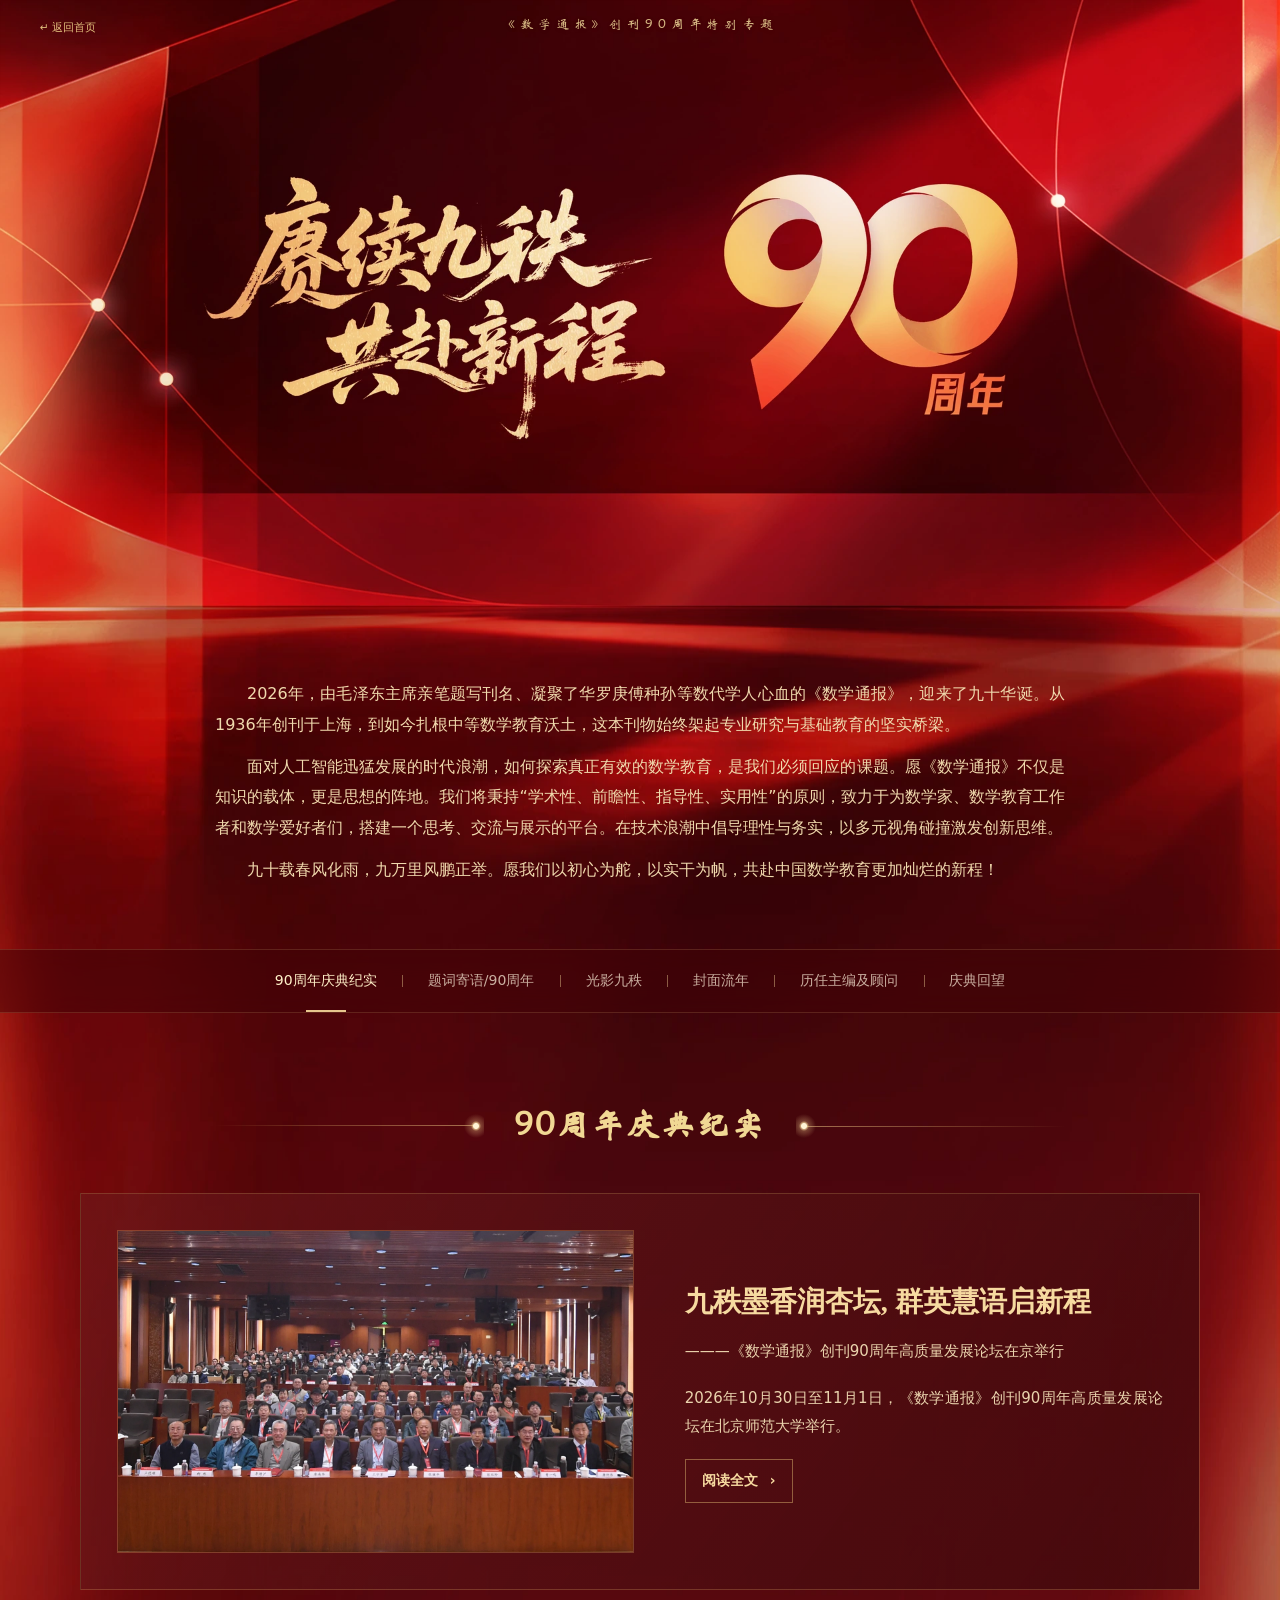
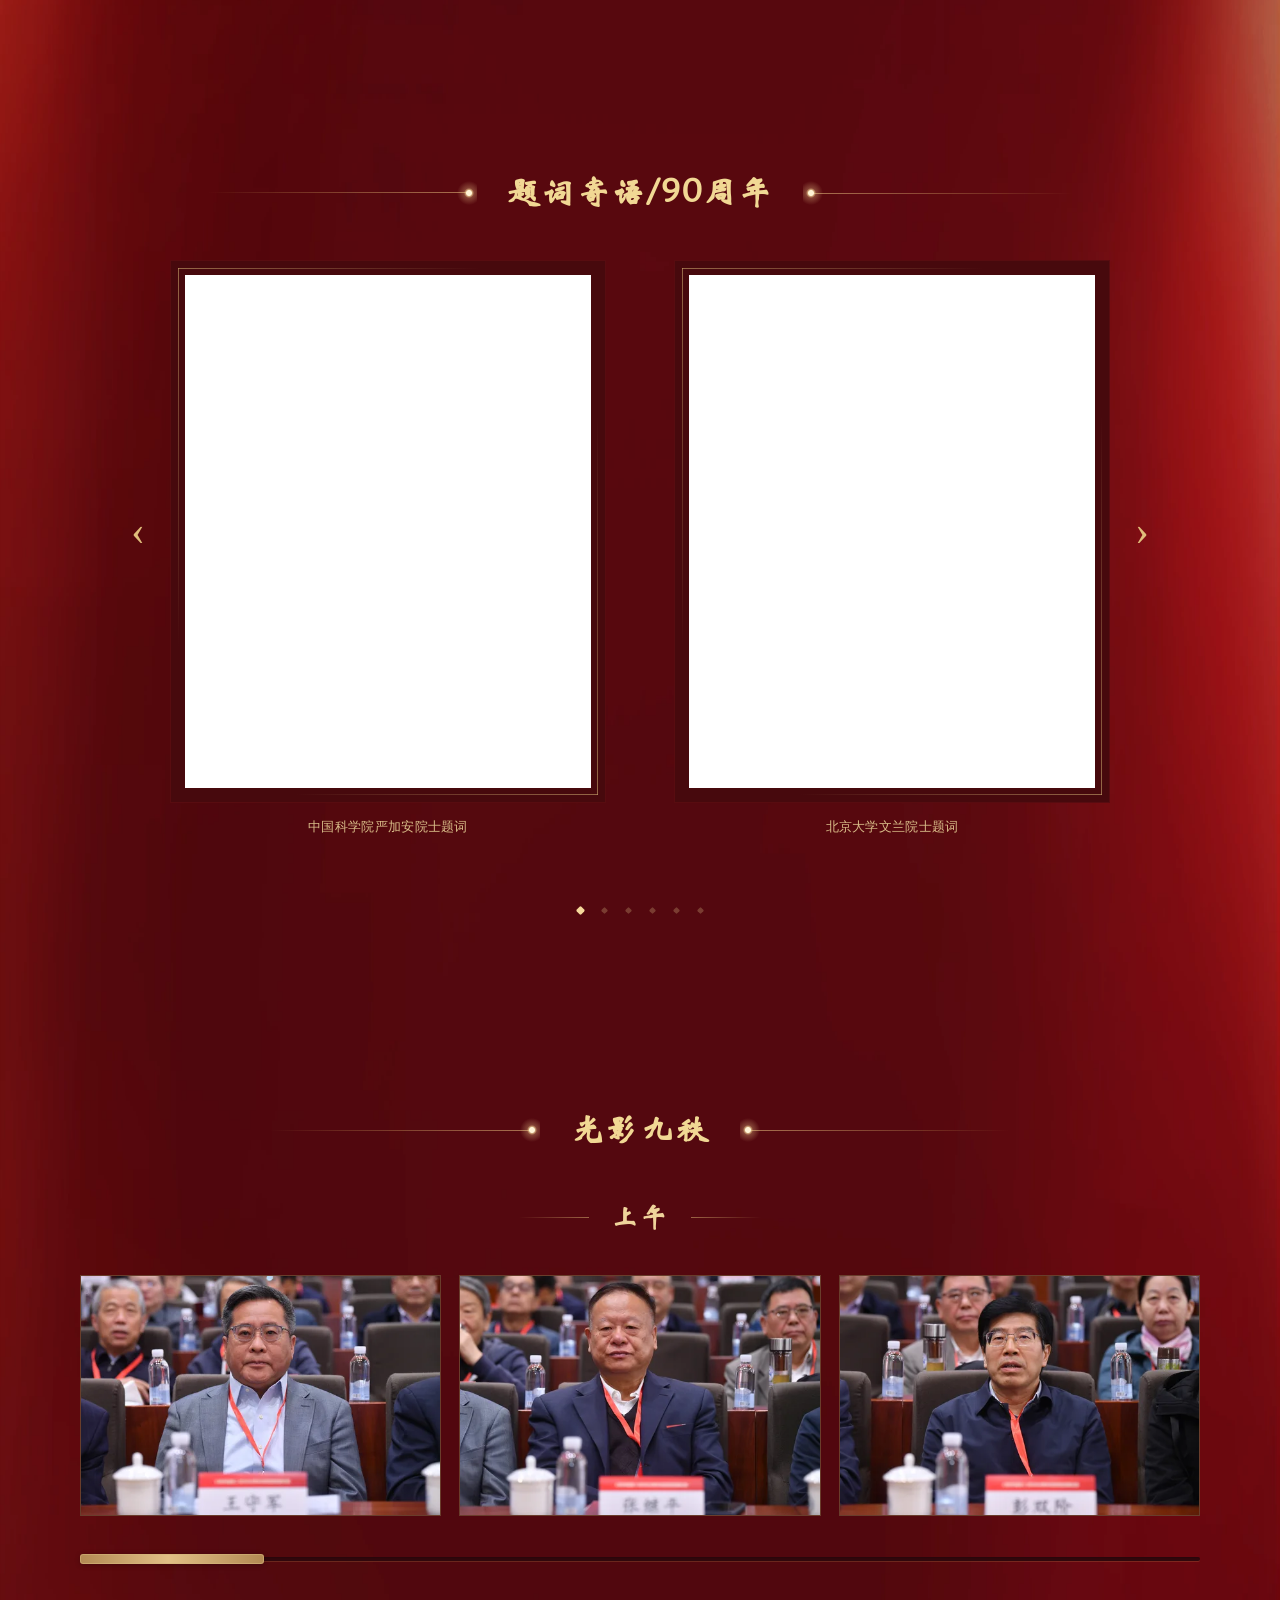
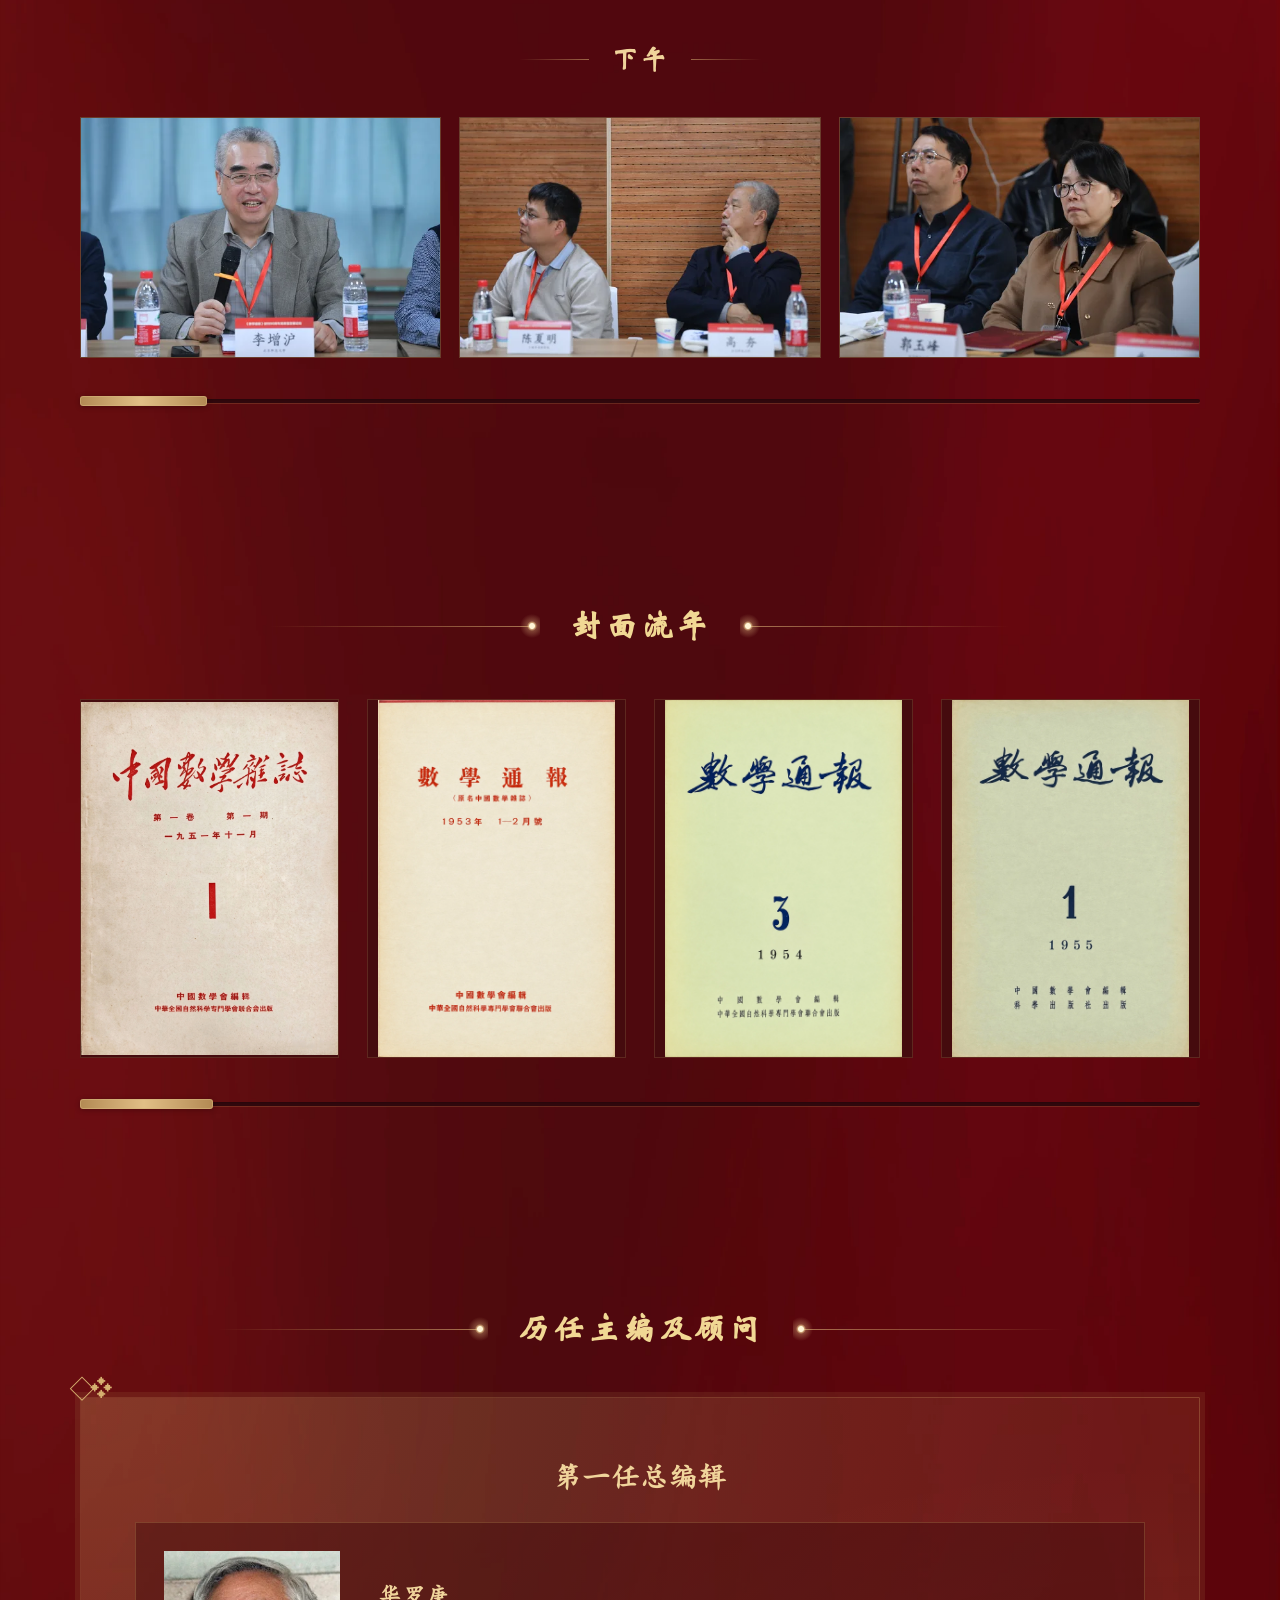
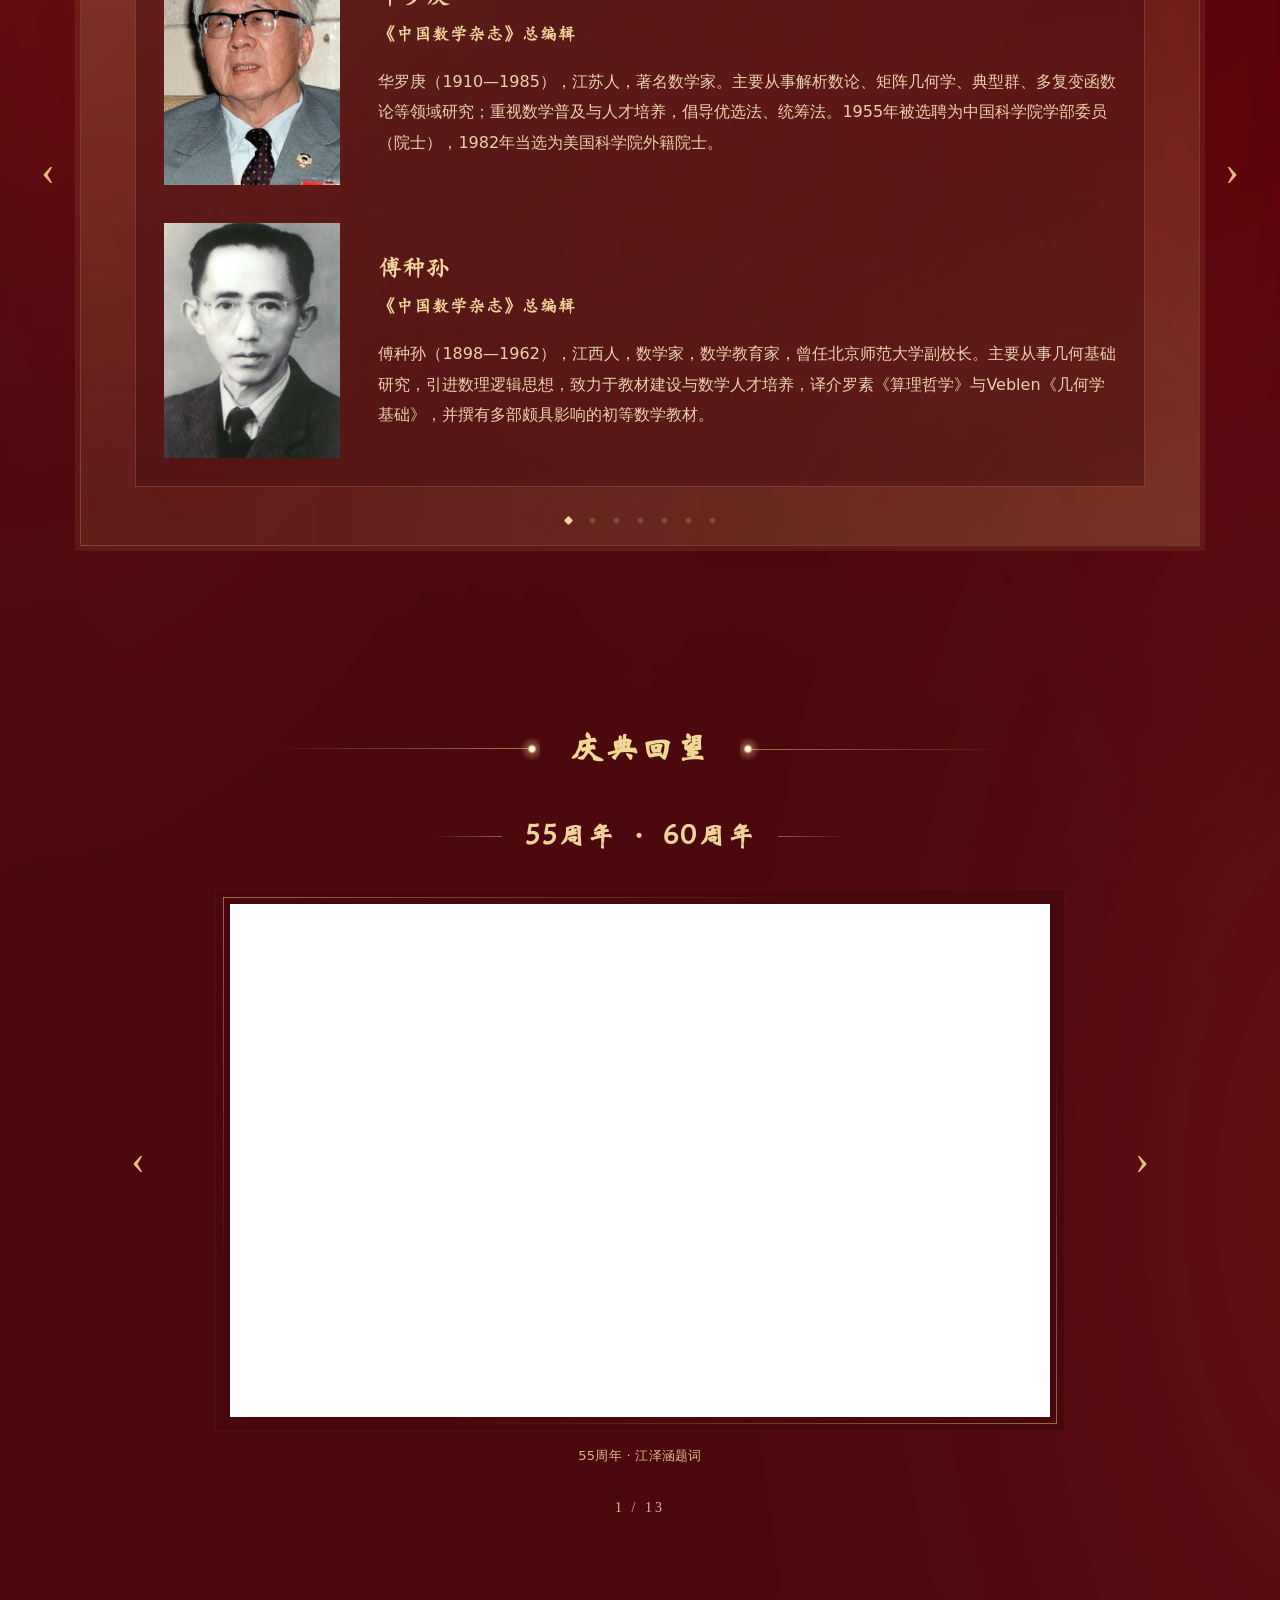
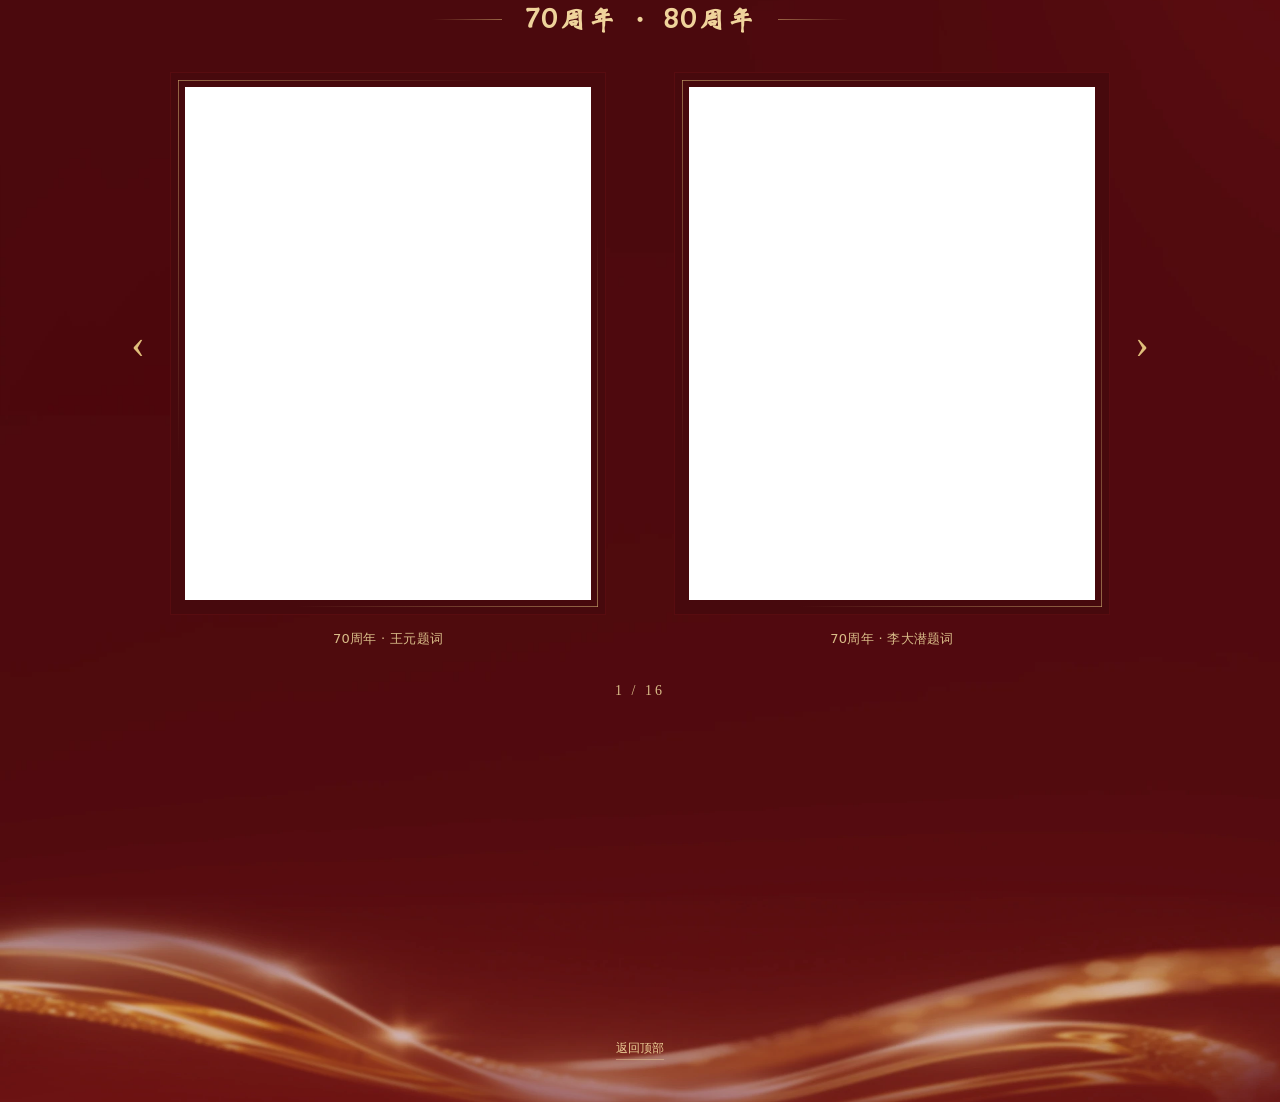
==== index.html @ 6221cbb9 "发布数学通报90周年网站" ====
<!doctype html>
<html lang="zh-CN">
<head>
  <meta charset="UTF-8">
  <meta name="viewport" content="width=device-width, initial-scale=1">
  <meta name="theme-color" content="#650f19">
  <meta name="description" content="《数学通报》创刊90周年纪念专题。赓续九秩，共赴新程；回望题词、主编、期刊封面与周年时光。">
  <title>赓续九秩，共赴新程 —《数学通报》创刊90周年</title>
  <link rel="icon" href="assets/favicon.svg" type="image/svg+xml">
  <link rel="stylesheet" href="styles.css">
  <link rel="stylesheet" href="designer-background.css">
  <link rel="stylesheet" href="reference-components.css">
  <link rel="stylesheet" href="revision.css">
  <script src="content.js" defer></script>
  <script src="app.js" defer></script>
</head>
<body class="anniversary-site">
  <a class="skip-link" href="#celebration">跳至专题内容</a>
  <header class="hero designer-hero" id="top">
    <picture class="designer-hero-picture">
      <source media="(max-width: 600px)" srcset="assets/designer-hero-960.webp">
      <img src="assets/designer-hero-1920.webp" width="4688" height="2300" alt="" fetchpriority="high">
    </picture>
    <h1 class="sr-only">赓续九秩，共赴新程——《数学通报》创刊90周年</h1>
    <a class="designer-home" href="https://shxtb.bnu.edu.cn/index.htm" target="_blank" rel="noopener noreferrer">↵ 返回首页</a>
    <p class="masthead-topic">《数学通报》创刊90周年特别专题</p>
  </header>

  <div class="page-content">
    <div class="editor-message container" id="editor-message">
      <div class="editor-message-inner">
        <div id="hero-description"></div>
      </div>
    </div>

  <nav class="section-nav" aria-label="专题栏目">
    <div class="container nav-inner">
      <a class="active" href="#celebration">90周年庆典纪实</a>
      <a href="#inscriptions">题词寄语/90周年</a>
      <a href="#moments" hidden>光影九秩</a>
      <a href="#covers">封面流年</a>
      <a href="#editors">历任主编及顾问</a>
      <a href="#history">庆典回望</a>
    </div>
  </nav>

  <main>
    <section class="section container" id="celebration" aria-labelledby="celebration-title">
      <div class="section-intro"><h2 id="celebration-title">90周年庆典纪实</h2></div>
      <article class="celebration-preview">
        <a class="celebration-photo" href="celebration.html" aria-label="阅读90周年庆典纪实"><img id="report-cover" alt="发展论坛会场合影" width="1600" height="1066" loading="lazy"></a>
        <div class="celebration-copy">
          <h3 id="report-title"></h3>
          <p id="report-subtitle"></p>
          <p id="report-summary"></p>
          <a class="article-link" href="celebration.html">阅读全文 <span aria-hidden="true">›</span></a>
        </div>
      </article>
    </section>

    <section class="section inscriptions-section container" id="inscriptions" aria-labelledby="inscriptions-title">
      <div class="section-intro"><h2 id="inscriptions-title">题词寄语/90周年</h2></div>
      <div class="reference-carousel" id="inscription-carousel" role="region" aria-roledescription="轮播" aria-labelledby="inscriptions-title">
        <div class="carousel-stage"><div class="inscription-grid" id="inscription-grid"></div><button class="side-arrow previous" id="inscription-prev" aria-label="上一组题词寄语/90周年"><span aria-hidden="true">‹</span></button><button class="side-arrow next" id="inscription-next" aria-label="下一组题词寄语/90周年"><span aria-hidden="true">›</span></button></div>
        <div class="gallery-dots" id="inscription-dots" role="group" aria-label="选择题词寄语/90周年展示组"></div>
      </div>
    </section>

    <section class="section moments-section container" id="moments" aria-labelledby="moments-title" hidden>
      <div class="section-intro"><h2 id="moments-title">光影九秩</h2></div>
      <div class="photo-group" aria-labelledby="morning-title">
        <h3 class="history-group-title" id="morning-title">上午</h3>
        <div class="horizontal-gallery photo-gallery" id="morning-gallery" tabindex="0" aria-label="上午现场照片，左右滑动浏览"></div>
        <input class="cover-scrollbar" id="morning-scrollbar" type="range" min="0" max="10000" value="0" step="1" aria-label="滑动浏览上午现场照片" aria-controls="morning-gallery">
      </div>
      <div class="photo-group" aria-labelledby="afternoon-title">
        <h3 class="history-group-title" id="afternoon-title">下午</h3>
        <div class="horizontal-gallery photo-gallery" id="afternoon-gallery" tabindex="0" aria-label="下午现场照片，左右滑动浏览"></div>
        <input class="cover-scrollbar" id="afternoon-scrollbar" type="range" min="0" max="10000" value="0" step="1" aria-label="滑动浏览下午现场照片" aria-controls="afternoon-gallery">
      </div>
    </section>

    <section class="section covers-section container" id="covers" aria-labelledby="covers-title">
      <div class="section-intro"><h2 id="covers-title">封面流年</h2></div>
      <div class="cover-slider" id="cover-carousel" role="region" aria-labelledby="covers-title">
        <div class="cover-gallery horizontal-gallery" id="cover-gallery" tabindex="0" aria-label="封面流年，左右滑动浏览"></div>
        <input class="cover-scrollbar" id="cover-scrollbar" type="range" min="0" max="10000" value="0" step="1" aria-label="滑动浏览封面" aria-controls="cover-gallery">
      </div>
    </section>

    <section class="section editors-section container" id="editors" aria-labelledby="editors-title">
      <div class="section-intro"><h2 id="editors-title">历任主编及顾问</h2></div>
      <div class="reference-carousel" id="profile-carousel" role="region" aria-roledescription="轮播" aria-labelledby="editors-title">
        <div class="carousel-stage"><div class="profile" id="profile" role="group" aria-roledescription="幻灯片"></div><button class="side-arrow previous" id="profile-prev" aria-label="上一组历任主编及顾问"><span aria-hidden="true">‹</span></button><button class="side-arrow next" id="profile-next" aria-label="下一组历任主编及顾问"><span aria-hidden="true">›</span></button></div>
        <div class="gallery-dots" id="profile-dots" role="group" aria-label="选择历任主编及顾问展示组"></div>
      </div>
    </section>

    <section class="section history-section container" id="history" aria-labelledby="history-title">
      <div class="section-intro"><h2 id="history-title">庆典回望</h2></div>
<div class="history-group" aria-labelledby="historyEarly-title"><h3 class="history-group-title" id="historyEarly-title">55周年 · 60周年</h3><div class="reference-carousel history-carousel" id="historyEarly-carousel" role="region" aria-roledescription="轮播" aria-labelledby="historyEarly-title"><div class="carousel-stage"><div class="inscription-grid history-grid" id="historyEarly-grid"></div><button class="side-arrow previous" id="historyEarly-prev" aria-label="上一组55周年 · 60周年"><span aria-hidden="true">‹</span></button><button class="side-arrow next" id="historyEarly-next" aria-label="下一组55周年 · 60周年"><span aria-hidden="true">›</span></button></div><div class="gallery-counter" id="historyEarly-dots" aria-live="polite"></div></div></div>
<div class="history-group" aria-labelledby="historyLate-title"><h3 class="history-group-title" id="historyLate-title">70周年 · 80周年</h3><div class="reference-carousel history-carousel" id="historyLate-carousel" role="region" aria-roledescription="轮播" aria-labelledby="historyLate-title"><div class="carousel-stage"><div class="inscription-grid history-grid" id="historyLate-grid"></div><button class="side-arrow previous" id="historyLate-prev" aria-label="上一组70周年 · 80周年"><span aria-hidden="true">‹</span></button><button class="side-arrow next" id="historyLate-next" aria-label="下一组70周年 · 80周年"><span aria-hidden="true">›</span></button></div><div class="gallery-counter" id="historyLate-dots" aria-live="polite"></div></div></div>
    </section>
  </main>
  </div>

  <footer class="footer"><a class="footer-top-link" href="#top">返回顶部</a></footer>
  <dialog class="lightbox" id="lightbox" aria-labelledby="lightbox-title">
    <div class="lightbox-top"><div><p id="lightbox-category"></p><h2 id="lightbox-title"></h2></div><button class="viewer-button" id="lightbox-close" aria-label="关闭大图">×</button></div>
    <div class="lightbox-stage" id="lightbox-stage"><div class="zoom-surface" id="zoom-surface"></div></div>
    <div class="lightbox-bottom"><button class="viewer-button" id="lightbox-prev" aria-label="上一张">←</button><span id="lightbox-counter"></span><button class="viewer-button" id="lightbox-next" aria-label="下一张">→</button><span class="viewer-divider"></span><button class="viewer-button" id="zoom-out" aria-label="缩小">−</button><button class="zoom-reset" id="zoom-reset" aria-label="恢复原始大小">100%</button><button class="viewer-button" id="zoom-in" aria-label="放大">＋</button></div>
    <p class="lightbox-caption" id="lightbox-caption"></p>
  </dialog>
  <div class="sr-only" role="status" aria-live="polite" id="page-status"></div>
  <noscript><p class="noscript-notice">请启用浏览器 JavaScript，以查看题词、封面和活动相册。</p></noscript>
</body>
</html>
---- styles.css ----
@font-face{font-family:AnniversaryKai;src:url('assets/anniversary-kai.woff') format('woff');font-display:swap}
:root{--wine:#480c13;--deep:#32090f;--red:#740e1b;--gold:#e7c68e;--gold-light:#fff0c8;--cream:#f4e8d2;--muted:#c9ab9e;--line:rgba(228,190,131,.24);--serif:'Noto Serif SC','Songti SC','SimSun',serif;--brush:AnniversaryKai,'STKaiti','KaiTi',serif;--sans:'Microsoft YaHei','PingFang SC',system-ui,sans-serif}
*{box-sizing:border-box}html{scroll-behavior:smooth;scroll-padding-top:104px}body{margin:0;background:var(--wine);color:var(--cream);font-family:var(--sans);font-size:16px;line-height:1.8;-webkit-font-smoothing:antialiased}body::before{content:'';position:fixed;inset:0;pointer-events:none;z-index:100;background-image:url("data:image/svg+xml,%3Csvg viewBox='0 0 180 180' xmlns='http://www.w3.org/2000/svg'%3E%3Cfilter id='n'%3E%3CfeTurbulence type='fractalNoise' baseFrequency='.8' numOctaves='3' stitchTiles='stitch'/%3E%3C/filter%3E%3Cpath filter='url(%23n)' opacity='.12' d='M0 0h180v180H0z'/%3E%3C/svg%3E");opacity:.15}a{color:inherit;text-decoration:none}button{font:inherit;color:inherit;cursor:pointer}button,a{-webkit-tap-highlight-color:transparent}button{border:0;background:none}img,svg{display:block;max-width:100%}button:focus-visible,a:focus-visible,[tabindex]:focus-visible{outline:2px solid var(--gold-light);outline-offset:5px}::selection{background:var(--gold);color:var(--wine)}.container{width:min(1200px,calc(100% - 112px));margin-inline:auto}.sr-only{position:absolute;width:1px;height:1px;padding:0;margin:-1px;overflow:hidden;clip:rect(0,0,0,0);white-space:nowrap;border:0}.skip-link{position:fixed;top:-80px;left:20px;background:var(--gold-light);color:var(--wine);padding:10px 20px;z-index:150}.skip-link:focus{top:12px}.tiny-diamond{display:inline-block;width:5px;height:5px;flex-shrink:0;transform:rotate(45deg);background:var(--gold)}
.hero{position:relative;min-height:770px;overflow:hidden;background:radial-gradient(ellipse at 83% 18%,#a31c24 0,transparent 40%),radial-gradient(ellipse at 0 100%,#a51c23 0,transparent 44%),linear-gradient(125deg,#37030a,#700914 68%,#4c050e)}.hero::before{content:'';position:absolute;inset:0;background:linear-gradient(90deg,rgba(38,0,7,.17),rgba(38,0,7,.03)),url('assets/hero-background.webp') center/cover no-repeat;opacity:.94}.hero-glow{position:absolute;right:7%;top:80px;width:400px;height:400px;border-radius:50%;background:radial-gradient(circle,rgba(238,170,82,.11),transparent 65%);pointer-events:none}.silk-art{position:absolute;inset:0;width:100%;height:100%;opacity:.52;pointer-events:none}.masthead{position:relative;z-index:2;display:flex;align-items:center;justify-content:space-between;height:110px;border-bottom:1px solid rgba(237,197,142,.15)}.brand{display:flex;gap:14px;align-items:center}.brand-seal{font:28px/1 var(--brush);width:44px;height:46px;display:grid;place-items:center;border:1px solid var(--gold);box-shadow:inset 0 0 0 3px #6c1a21,inset 0 0 0 4px #c5a572;color:var(--gold);transform:rotate(-3deg)}.brand strong{font:32px/1.25 var(--brush);letter-spacing:4px;color:var(--gold-light)}.brand small{display:block;font-size:8px;letter-spacing:2.5px;line-height:1.8;color:var(--gold);opacity:.8}.masthead-right{display:flex;gap:38px;align-items:center;font-size:12px;letter-spacing:2px;color:#e0bfac}.masthead-right>a{padding:8px 0;border-bottom:1px solid rgba(231,198,142,.35);letter-spacing:1px}.masthead-right>a span{margin-left:12px}.hero-main{position:relative;z-index:1;display:grid;grid-template-columns:1fr 1fr;align-items:center;min-height:540px;padding-top:14px}.hero-copy{padding:30px 0 30px 12px}.eyebrow{display:flex;gap:12px;align-items:center;font-size:12px;letter-spacing:5px;color:var(--gold);margin:0 0 29px}.hero h1{font:clamp(60px,6.3vw,92px)/1.2 var(--brush);font-weight:400;letter-spacing:3px;margin:0 0 25px;color:#efce8b;filter:drop-shadow(0 3px 7px rgba(0,0,0,.2));transform:rotate(-3deg);transform-origin:left center}.hero h1 span{display:block}.hero h1 span+span{margin-left:43px;margin-top:6px}.hero-subtitle{font-family:var(--serif);font-size:20px;letter-spacing:5px;margin:25px 0 0;color:var(--gold-light)}.hero-copy-rule{width:40px;height:1px;background:var(--gold);margin:23px 0 18px}.hero-description{font-size:13px;line-height:2.1;color:#dfb6a2;white-space:pre-line;max-width:450px;margin:0;letter-spacing:.6px}.anniversary-mark{position:relative;min-width:0;text-align:center;align-self:center;height:480px;display:flex;align-items:center;justify-content:center;flex-direction:column}.ninety{position:relative;font-family:Georgia,'Times New Roman',serif;font-weight:bold;font-size:clamp(240px,28vw,400px);line-height:1;letter-spacing:-24px;background:linear-gradient(130deg,#fff2c5 8%,#f6dba5 28%,#d8964c 43%,#ffe9ac 52%,#d99b57 76%,#a9522d);background-clip:text;-webkit-background-clip:text;color:transparent;filter:drop-shadow(0 15px 12px rgba(32,0,0,.22));z-index:1;padding-right:22px;transform:scaleY(1.05);margin-top:-25px}.anniversary-label{position:absolute;right:5%;bottom:102px;z-index:2;transform:rotate(-5deg);text-align:left}.anniversary-label span{display:block;font-family:var(--brush);font-size:34px;color:var(--gold-light);line-height:1.1}.anniversary-label small{font-size:8px;letter-spacing:2px;color:var(--gold);padding-left:2px}.anniversary-years{position:relative;z-index:1;font-family:Georgia,serif;letter-spacing:9px;font-size:23px;color:var(--gold);margin:5px 0 0;padding-left:15px}.anniversary-years span{font-size:18px;padding:0 8px;color:#c7975f}.orbit{position:absolute;border:1px solid rgba(229,184,110,.24);border-radius:50%;width:435px;height:435px;top:12px;left:50%;transform:translateX(-50%);pointer-events:none}.orbit-one::before,.orbit-one::after{content:'';width:5px;height:5px;position:absolute;background:#f6d9a6;box-shadow:0 0 12px 3px rgba(255,216,154,.35);border-radius:50%}.orbit-one::before{top:50px;left:70px}.orbit-one::after{bottom:95px;right:23px}.orbit-two{width:490px;height:490px;top:-16px;border-style:dashed;border-color:rgba(229,184,110,.11);transform:translateX(-50%) rotate(22deg)}.orbit-star{position:absolute;right:38px;top:108px;width:7px;height:7px;background:#fff2ca;border-radius:50%;box-shadow:0 0 15px 3px #ffd391,0 0 45px 10px rgba(255,210,142,.3)}.explore{display:flex;flex-direction:column;gap:9px;align-items:center;position:relative;z-index:2;width:max-content;margin:16px auto 36px;font-size:11px;letter-spacing:3px;color:#e3be9b}.explore i{display:block;font-style:normal;font-size:24px;line-height:1.5;animation:floatDown 2.5s ease-in-out infinite}.hero-edition{position:absolute;bottom:22px;left:56px;font-size:8px;letter-spacing:3px;color:rgba(229,190,150,.6)}
.section-nav{position:sticky;top:0;z-index:40;background:rgba(73,10,18,.96);border-top:1px solid var(--line);border-bottom:1px solid var(--line);backdrop-filter:blur(16px)}.nav-inner{display:flex;justify-content:space-between;gap:28px;overflow-x:auto;scrollbar-width:none}.nav-inner::-webkit-scrollbar{display:none}.nav-inner a{position:relative;display:flex;align-items:center;justify-content:center;gap:12px;flex-shrink:0;min-height:74px;padding-inline:10px;font-size:15px;color:#caafa0;transition:color .2s}.nav-inner a span{font:italic 11px Georgia,serif;opacity:.7}.nav-inner a.active,.nav-inner a:hover{color:var(--gold-light)}.nav-inner a::after{content:'';position:absolute;bottom:0;width:0;height:2px;background:var(--gold);transition:width .25s}.nav-inner a.active::after{width:40px}.section{padding-block:100px;scroll-margin-top:0}.section-intro{display:flex;align-items:flex-end;justify-content:space-between;gap:36px;margin-bottom:42px}.section-kicker{display:flex;align-items:center;gap:12px;font:10px/1.5 Georgia,serif;letter-spacing:2.2px;color:#c39a72;margin:0 0 13px}.section-kicker span{display:block;width:30px;height:1px;background:#b38960;opacity:.6}.section h2{font:36px/1.4 var(--serif);font-weight:600;color:var(--gold);letter-spacing:5px;margin:0}.section-description{font-size:13px;color:var(--muted);line-height:2.1;margin:0 0 2px;text-align:right;letter-spacing:1px}.inscriptions-section{position:relative}.inscriptions-section::before{content:'';position:absolute;inset:0 -50px;z-index:-1;background:radial-gradient(ellipse at 0 20%,#861a2020,transparent 65%)}.inscription-grid{display:grid;grid-template-columns:1fr 1fr;gap:32px;max-width:1032px;margin:auto}.exhibit-card{margin:0;min-width:0}.exhibit-button{padding:0;display:block;width:100%;text-align:left;position:relative}.exhibit-frame{position:relative;border:1px solid #a7784659;background:#34070c;padding:14px;transition:transform .35s,border-color .35s;box-shadow:0 8px 24px #1b000018}.exhibit-frame::before,.exhibit-frame::after{content:'';position:absolute;width:7px;height:7px;border:1px solid #c79d65;background:var(--wine);top:-4px}.exhibit-frame::before{left:-4px}.exhibit-frame::after{right:-4px}.exhibit-button:hover .exhibit-frame{transform:translateY(-5px);border-color:#cfac77}.exhibit-caption{display:flex;justify-content:space-between;gap:12px;align-items:center;padding:18px 0 0}.exhibit-caption strong{display:block;font-size:15px;font-weight:400;color:#ead8c1;letter-spacing:1px}.exhibit-caption small{display:block;margin-top:5px;font-size:11px;color:#b59485;letter-spacing:.7px}.view-indicator{font-size:19px;color:#d0a36c;line-height:1;width:32px;height:32px;border-radius:50%;display:grid;place-items:center;transition:background .2s}.exhibit-button:hover .view-indicator{background:#f5d7a814}.inscription-visual{position:relative;width:100%;aspect-ratio:1.22;display:flex;justify-content:center;align-items:center;overflow:hidden;border:1px solid #d5ac6d44;background:radial-gradient(ellipse at 10% 20%,#861c25 0,transparent 70%),linear-gradient(130deg,#65101a,#3e080e);color:#efd298;padding:32px}.inscription-visual::before{content:'';position:absolute;inset:12px;border:1px solid currentColor;opacity:.14;pointer-events:none}.inscription-visual.paper{background:radial-gradient(ellipse at 15% 15%,#fff7de,transparent 70%),linear-gradient(120deg,#e4ceaa,#f1dfbc 55%,#dcc397);color:#3b2923;box-shadow:inset 0 0 60px #86673e25}.inscription-visual.paper::after{content:'';position:absolute;inset:0;pointer-events:none;opacity:.16;background:repeating-linear-gradient(0deg,transparent,transparent 4px,#b28a5220 5px)}.inscription-main{display:flex;flex-direction:row-reverse;gap:24px;font-family:var(--brush);font-size:clamp(32px,4vw,57px);line-height:1.25;letter-spacing:4px;transform:rotate(-2deg);position:relative;z-index:1}.inscription-main>span{writing-mode:vertical-rl}.inscription-main>span+span{padding-top:24px}.inscription-note{writing-mode:vertical-rl;position:absolute;left:12%;top:18%;font:15px/1.8 var(--brush);letter-spacing:3px;opacity:.75}.inscription-seal{position:absolute;bottom:16%;left:22%;width:28px;height:32px;border:1px solid currentColor;font:13px/1.1 var(--brush);display:grid;place-items:center;opacity:.85;transform:rotate(-5deg)}.paper .inscription-seal{color:#a13e2c;border-width:2px}.demo-corner{position:absolute;right:16px;bottom:13px;font:9px/1.5 var(--sans);letter-spacing:2px;opacity:.48}.gallery-controls{display:flex;justify-content:center;align-items:center;gap:24px;margin-top:32px;position:relative}.round-button{display:grid;place-items:center;flex-shrink:0;width:40px;height:40px;line-height:1;font:20px Georgia,serif;border:1px solid var(--line);border-radius:50%;color:var(--gold);transition:background .2s,border-color .2s}.round-button:hover{background:#e6bd7820;border-color:#d6ad70}.round-button:disabled{opacity:.3;cursor:default}.gallery-dots{display:flex;gap:4px}.gallery-dots button{width:28px;height:32px;padding:0;display:grid;place-items:center}.gallery-dots button::before{content:'';width:5px;height:5px;background:#b48c65;opacity:.4;border-radius:1px;transform:rotate(45deg);transition:opacity .2s,transform .2s}.gallery-dots button[aria-current=true]::before{opacity:1;background:#f6d99c;transform:rotate(45deg) scale(1.3)}.gallery-count{position:absolute;right:0;font:11px Georgia,serif;letter-spacing:2px;color:#b3947d}
.editors-section{background:linear-gradient(100deg,#63121b,#59111a 45%,#430b13);border-block:1px solid #cd995e17;position:relative}.profile{display:grid;grid-template-columns:340px 1fr;gap:70px;align-items:center;max-width:1040px;margin-inline:auto}.profile-image{position:relative;padding:12px;border:1px solid var(--line)}.profile-image::before{content:'';position:absolute;left:-7px;top:-7px;width:18px;height:18px;border:1px solid #d2a366;transform:rotate(45deg);background:#5b101a}.profile-image>img{width:100%;aspect-ratio:4/4.7;object-fit:cover;filter:sepia(.16)}.profile-image>.media-placeholder{aspect-ratio:4/4.7}.profile-image-label{position:absolute;bottom:28px;left:28px;padding:3px 10px;background:#310a0bd9;color:#ead1ad;font-size:10px;letter-spacing:2px}.profile-copy{position:relative}.profile-pretitle{font-size:11px;letter-spacing:3px;color:#c89c70;margin:0 0 16px}.profile-copy h3{font-family:var(--serif);font-size:38px;font-weight:400;line-height:1.65;letter-spacing:4px;color:#f0d9b2;margin:0 0 23px;white-space:pre-line}.profile-name{display:flex;align-items:center;gap:22px;margin:0 0 20px;padding-top:20px;border-top:1px solid var(--line)}.profile-name strong{font:21px var(--serif);color:var(--gold)}.profile-name span{font-size:11px;color:#c19f8d;letter-spacing:1px}.profile-bio{font-size:14px;color:#ddc4b4;line-height:2.2;margin:0;max-width:570px}.profile-detail{font-size:12px;color:#b69283;line-height:2;margin:14px 0 0}.profile-pagination{display:flex;justify-content:center;gap:12px;margin-top:25px}.profile-pagination:empty{display:none}.profile-pagination button{padding:6px 14px;border:1px solid var(--line)}.profile-pagination button[aria-current=true]{background:#eac78d;color:var(--wine)}
.media-placeholder{position:relative;display:flex;align-items:center;justify-content:center;flex-direction:column;gap:14px;overflow:hidden;background:linear-gradient(135deg,#6e3935,#4e2228);border:1px solid #d1af8530;color:#d0ad88;min-height:0;width:100%;aspect-ratio:16/10}.media-placeholder::before{content:'';position:absolute;inset:13px;border:1px solid #dcbe931c}.media-placeholder svg{width:48px;height:48px;opacity:.45}.media-placeholder .placeholder-label{font-size:14px;letter-spacing:3px;opacity:.8}.media-placeholder .placeholder-meta{font:9px Georgia,serif;letter-spacing:2px;opacity:.4}.portrait-placeholder{background:linear-gradient(145deg,#786755,#4a3c34 65%,#594535)}.portrait-placeholder svg{width:90px;height:110px;opacity:.3}.photo-2 .media-placeholder{background:linear-gradient(135deg,#775347,#4f2e2b)}.photo-3 .media-placeholder{background:linear-gradient(135deg,#6f5c42,#504031)}
.collection-toolbar{display:flex;align-items:center;justify-content:space-between;gap:18px;margin-bottom:32px;padding-bottom:18px;border-bottom:1px solid var(--line)}.filter-tabs{display:flex;gap:28px;overflow-x:auto;scrollbar-width:none}.filter-tabs button{position:relative;color:#b89b8d;font-size:12px;padding:10px 0;white-space:nowrap;min-height:44px}.filter-tabs button[aria-selected=true]{color:#f2d4a0}.filter-tabs button[aria-selected=true]::after{content:'';position:absolute;bottom:0;left:0;width:100%;height:1px;background:var(--gold)}.collection-arrows{display:flex;gap:12px}.collection-arrows .round-button{width:36px;height:36px}.cover-gallery{display:grid;grid-auto-columns:calc((100% - 90px)/4);grid-auto-flow:column;gap:30px;overflow-x:auto;scroll-snap-type:x mandatory;padding:12px 3px 20px;scrollbar-width:none}.cover-gallery::-webkit-scrollbar{display:none}.cover-card{margin:0;scroll-snap-align:start;min-width:0}.cover-button{display:block;text-align:left;width:100%;padding:0}.cover-art{width:100%;aspect-ratio:.72;background:linear-gradient(90deg,#d3bd94 0,#f2e6cb 5%,#ede1c4 94%,#cbb78d 100%);color:#5f2823;position:relative;padding:18% 8% 12%;display:flex;flex-direction:column;align-items:center;text-align:center;box-shadow:5px 8px 12px #22010670,inset -2px 0 4px #57402733;transition:transform .35s;overflow:hidden;border:1px solid #ba9d6f;line-height:1.4}.cover-art::after{content:'';pointer-events:none;position:absolute;inset:0;opacity:.5;background:repeating-linear-gradient(0deg,transparent,transparent 3px,#a78f6e09 4px)}.cover-button:hover .cover-art{transform:translateY(-6px) rotate(-1.5deg)}.cover-art .cover-top{font:9px var(--serif);letter-spacing:2px;margin-bottom:22%;opacity:.8}.cover-art .cover-title{font:clamp(21px,2.3vw,32px)/1.5 var(--brush);letter-spacing:2px;white-space:nowrap}.cover-art .cover-subtitle{font:6px Georgia,serif;letter-spacing:2px;margin-top:12px}.cover-art .cover-issue{font:42px Georgia,serif;margin-top:auto;margin-bottom:16%;line-height:1}.cover-art .cover-publisher{font:7px/1.9 var(--serif);letter-spacing:1px}.cover-art .cover-demo{position:absolute;bottom:8px;font-size:7px;letter-spacing:2px;opacity:.5}.cover-art.classic .cover-title{writing-mode:vertical-rl;letter-spacing:5px;font-size:33px;position:absolute;top:12%;right:20%}.cover-art.classic .cover-top{writing-mode:vertical-rl;position:absolute;left:22%;top:16%;font-size:10px;letter-spacing:3px}.cover-art.classic .cover-subtitle{writing-mode:vertical-rl;position:absolute;left:33%;top:20%;font-size:7px}.cover-art.classic .cover-issue{position:absolute;left:23%;bottom:17%;font-size:28px;margin:0}.cover-art.classic .cover-publisher{margin-top:auto}.cover-art.red{color:#ae342c}.cover-art.red .cover-title{font-size:clamp(19px,2vw,29px);letter-spacing:0}.cover-art.green{background:linear-gradient(90deg,#b6bf95,#e0e5ba 5%,#e4e7c5 94%,#b9bd94);color:#243d53}.cover-art.cream{color:#294360;background:linear-gradient(90deg,#c6ba91,#eee9d1 5%,#e4dec2 94%,#c4b891)}.cover-art.modern{color:#73202b;background:linear-gradient(90deg,#d1d0b8,#f0f0de 5%,#eeefdc 94%,#bdc0ab)}.cover-art.modern::before{content:'';position:absolute;width:150%;height:34%;bottom:17%;left:-20%;background:linear-gradient(130deg,#542f3c,#803f47);transform:rotate(-17deg);opacity:.95}.cover-art.modern .cover-issue{position:relative;color:#edcf8e;z-index:1;font-size:55px;margin-bottom:20%;margin-top:auto}.cover-art.modern .cover-top{margin-bottom:12%}.cover-caption{display:flex;align-items:center;gap:14px;padding-top:22px}.cover-caption strong{font:28px/1 Georgia,serif;color:#e3c296}.cover-caption span{font-size:11px;color:#bda18d;border-left:1px solid var(--line);padding-left:14px;line-height:1.8}.collection-note{display:flex;align-items:center;gap:10px;font-size:10px;letter-spacing:1px;color:#a68271;margin:16px 0 0}.note-right{margin-left:auto}
.moments-section{background:linear-gradient(120deg,#6d1720,#5d121a 55%,#4d0d15);border-block:1px solid #cd995e17}.moments-grid{display:grid;grid-template-columns:repeat(3,1fr);gap:26px}.moment-card{min-width:0;margin:0}.moment-button{display:block;padding:0;width:100%;text-align:left}.moment-image{aspect-ratio:1.5;position:relative;overflow:hidden;border:1px solid var(--line);padding:7px;background:#3a0c12}.moment-image img{width:100%;height:100%;object-fit:cover;transition:transform .5s}.moment-image .media-placeholder{height:100%;aspect-ratio:auto}.moment-button:hover img{transform:scale(1.04)}.moment-image .view-indicator{position:absolute;right:18px;bottom:17px;background:#31080c80;color:#edd4a9}.moment-caption{padding-top:20px;display:flex;gap:15px;align-items:flex-start}.moment-index{font:italic 12px Georgia,serif;color:#bc9572;padding-top:6px}.moment-caption h3{font:20px var(--serif);letter-spacing:2px;color:#e6cba6;margin:0 0 9px}.moment-caption p{font-size:11px;color:#bc9e8c;margin:0;letter-spacing:.5px}.photo-note{font-size:10px;color:#b18e7d;text-align:right;margin:30px 0 0;letter-spacing:1px}
.history-section{padding-bottom:80px}.history-tabs{display:flex;justify-content:center;align-items:center;margin:4px auto 30px;max-width:600px}.history-tabs button{position:relative;display:flex;flex-direction:column;align-items:center;gap:7px;padding:16px 25px;color:#a58270;font-size:12px;letter-spacing:2px;min-width:160px}.history-tabs button[aria-selected=true]{color:#eed0a2}.history-year{font:33px/1 Georgia,serif;letter-spacing:3px}.history-tabs button::after{content:'';position:absolute;bottom:0;width:5px;height:5px;background:#ae8762;transform:rotate(45deg)}.history-tabs button[aria-selected=true]::after{background:#ffe2ac;box-shadow:0 0 8px #fcd7a030}.history-tab-line{flex:1;min-width:50px;max-width:150px;height:1px;background:linear-gradient(90deg,#be905a20,#d5a96d80,#be905a20)}.history-story{text-align:center;margin-bottom:36px}.history-story h3{font:18px/1.8 var(--serif);letter-spacing:2px;color:#d3b38d;margin:0 0 10px}.history-story p{font-size:12px;line-height:2;color:#b29180;max-width:600px;margin:auto}.history-grid .inscription-visual{aspect-ratio:1.42}.history-grid .inscription-main{font-size:48px}.history-grid .inscription-note{font-size:12px}.history-grid .exhibit-caption{padding-top:16px}.history-grid .exhibit-caption strong{font-size:13px}
.footer{position:relative;overflow:hidden;text-align:center;background:radial-gradient(ellipse at 50% 110%,#8f2526,transparent 65%),linear-gradient(180deg,#480c13,#3b080f);padding:70px 0 30px}.footer-ribbon{position:absolute;inset:0;width:100%;height:100%;pointer-events:none;opacity:.75}.footer-content{position:relative;z-index:1}.footer-small{font:14px Georgia,serif;letter-spacing:7px;color:#c29b70;margin:0 0 23px}.footer-title{font:35px/1.8 var(--brush);letter-spacing:4px;color:#f0d7a9;margin:0 0 22px}.footer-title span{margin-left:20px}.footer-return{display:inline-flex;gap:28px;align-items:center;border-bottom:1px solid #d2aa7260;padding:7px 0;font-size:12px;letter-spacing:2px;color:#d9b58d}.footer-return:hover{color:#fff0c8}.footer-bottom{display:flex;justify-content:space-between;font-size:10px;letter-spacing:1px;color:#b4927d;margin-top:78px;border-top:1px solid var(--line);padding-top:25px}.preview-note{font-size:10px;letter-spacing:.5px;color:#b4917e;opacity:.75;margin:14px 0 0}.back-to-top{position:fixed;right:24px;bottom:24px;z-index:30;width:46px;height:59px;display:flex;align-items:center;justify-content:center;flex-direction:column;background:#3a0911e8;border:1px solid #ca9d6350;color:var(--gold);opacity:0;pointer-events:none;transform:translateY(10px);transition:opacity .2s,transform .2s}.back-to-top.visible{opacity:1;pointer-events:auto;transform:none}.back-to-top span{font:22px Georgia,serif}.back-to-top small{font:8px/1.8 Georgia,serif;letter-spacing:2px}
.lightbox{position:fixed;inset:0;width:min(1200px,calc(100vw - 48px));height:min(900px,calc(100dvh - 48px));max-width:none;max-height:none;border:1px solid #c9a06f50;background:#22080ded;color:var(--cream);padding:24px 28px 20px;overflow:hidden;box-shadow:0 20px 100px #0008;backdrop-filter:blur(20px)}.lightbox[open]{display:flex;flex-direction:column}.lightbox::backdrop{background:#100206db;backdrop-filter:blur(8px)}.lightbox-top{display:flex;justify-content:space-between;align-items:center;gap:20px;flex-shrink:0}.lightbox-top p{font-size:10px;letter-spacing:2px;color:#b69273;margin:0 0 6px}.lightbox-top h2{font:22px var(--serif);color:var(--gold);margin:0;letter-spacing:2px}.viewer-button{width:42px;height:42px;display:grid;place-items:center;border:1px solid #d4ad7840;border-radius:50%;font:22px Georgia,serif;color:#e8c796;flex-shrink:0;line-height:1}.viewer-button:hover{background:#dab68119}.viewer-button:disabled{opacity:.3;cursor:default}.lightbox-stage{flex:1;min-height:0;display:flex;align-items:center;justify-content:center;overflow:hidden;margin:22px 0;touch-action:none;position:relative}.zoom-surface{display:flex;align-items:center;justify-content:center;width:100%;height:100%;transform-origin:center;will-change:transform}.lightbox-stage.zoomed{cursor:grab}.lightbox-stage.dragging{cursor:grabbing}.zoom-surface>img{max-width:100%;max-height:100%;width:auto;height:auto;object-fit:contain;user-select:none;pointer-events:none}.zoom-surface>.inscription-visual{width:min(640px,100%);height:100%;max-height:530px;aspect-ratio:auto}.zoom-surface .inscription-main{font-size:clamp(38px,6vw,76px);gap:36px}.zoom-surface>.cover-art{width:auto;height:100%;max-height:530px;aspect-ratio:.72;padding:6% 4% 4%}.zoom-surface>.cover-art .cover-title{font-size:36px}.zoom-surface>.cover-art.classic .cover-title{font-size:48px}.zoom-surface>.media-placeholder{max-width:800px;max-height:100%;height:100%;aspect-ratio:auto}.lightbox-bottom{display:flex;justify-content:center;gap:14px;align-items:center;flex-shrink:0}.lightbox-bottom>span{font:12px Georgia,serif;letter-spacing:2px;color:#c9a478}.lightbox-bottom .viewer-divider{width:1px;height:24px;background:var(--line);margin:0 10px}.zoom-reset{font:12px Georgia,serif;min-width:48px;min-height:42px;color:#c9a478}.lightbox-caption{text-align:center;font-size:11px;color:#a88876;min-height:20px;line-height:1.6;margin:15px 0 0}.noscript-notice{position:fixed;bottom:0;left:0;width:100%;z-index:90;background:#fff2ce;color:#581019;padding:20px;text-align:center}
@keyframes floatDown{0%,100%{transform:translateY(0)}50%{transform:translateY(6px)}}
@media(min-width:1600px){.hero{min-height:850px}.hero-main{min-height:610px}.hero h1{font-size:100px}.ninety{font-size:420px}.anniversary-mark{height:520px}.orbit{width:470px;height:470px}.orbit-two{width:530px;height:530px;top:-18px}.anniversary-label{bottom:108px}.hero-copy{padding-left:0}}
@media(max-width:1100px){.container{width:calc(100% - 80px)}.hero{min-height:720px}.hero-main{min-height:510px}.hero h1{font-size:72px}.hero-copy{padding-left:0}.hero-subtitle{font-size:17px;letter-spacing:3px}.hero-description{font-size:12px}.anniversary-mark{height:410px}.ninety{font-size:300px;letter-spacing:-18px}.orbit{width:350px;height:350px;top:14px}.orbit-two{width:390px;height:390px;top:-6px}.anniversary-label{right:0;bottom:90px}.anniversary-years{font-size:19px;letter-spacing:7px}.masthead-right{gap:22px;font-size:11px}.nav-inner{gap:15px}.nav-inner a{font-size:13px;gap:8px;padding-inline:2px}.section{padding-block:80px}.profile{grid-template-columns:300px 1fr;gap:45px}.profile-copy h3{font-size:32px}.profile-name{gap:15px}.profile-name span{font-size:10px}.cover-gallery{gap:25px;grid-auto-columns:calc((100% - 75px)/4)}.moments-grid{gap:18px}.moment-caption h3{font-size:17px}.moment-caption p{font-size:10px}.history-grid .inscription-main{font-size:41px}.inscription-note{left:9%;font-size:13px}}
@media(max-width:800px){.container{width:calc(100% - 48px)}.masthead{height:90px}.masthead-right>span{display:none}.hero{min-height:660px}.hero-main{min-height:480px;grid-template-columns:1.05fr 1fr}.hero h1{font-size:59px;letter-spacing:0}.hero h1 span+span{margin-left:24px}.eyebrow{font-size:10px;letter-spacing:3px;margin-bottom:23px}.hero-subtitle{font-size:14px;letter-spacing:2px}.hero-description{font-size:11px;max-width:300px}.ninety{font-size:250px;letter-spacing:-18px}.anniversary-mark{height:350px}.orbit{width:285px;height:285px;top:24px}.orbit-two{width:320px;height:320px;top:7px}.anniversary-label{bottom:66px;right:-6px}.anniversary-label span{font-size:25px}.anniversary-years{font-size:16px;letter-spacing:5px}.hero-edition{left:24px;font-size:6px;letter-spacing:2px}.explore{margin-top:0}.nav-inner{gap:28px;justify-content:flex-start;width:100%;padding-inline:24px}.nav-inner a{min-height:62px;font-size:13px}.section-intro{gap:22px;margin-bottom:32px}.section h2{font-size:29px;letter-spacing:3px}.section-kicker{font-size:8px;letter-spacing:1.2px;gap:8px}.section-kicker span{width:20px}.section-description{font-size:11px;letter-spacing:.5px}.inscription-grid{gap:22px}.exhibit-frame{padding:10px}.inscription-main{font-size:38px;gap:20px}.inscription-note{font-size:10px;left:8%;letter-spacing:2px}.inscription-seal{width:22px;height:25px;font-size:10px;left:18%}.demo-corner{font-size:7px;right:10px;bottom:10px}.exhibit-caption strong{font-size:12px}.exhibit-caption small{font-size:10px}.profile{grid-template-columns:240px 1fr;gap:30px}.profile-copy h3{font-size:28px;line-height:1.5;margin-bottom:15px}.profile-bio{font-size:12px;line-height:2}.profile-detail{font-size:11px;line-height:1.9}.profile-name{flex-wrap:wrap;gap:5px 15px;margin-bottom:12px;padding-top:15px}.profile-name strong{font-size:18px}.profile-pretitle{font-size:9px;margin-bottom:12px;letter-spacing:2px}.cover-gallery{grid-auto-columns:calc((100% - 54px)/3);gap:27px}.filter-tabs{gap:24px}.filter-tabs button{font-size:11px}.cover-art .cover-title{font-size:26px}.cover-art.red .cover-title{font-size:22px}.cover-art .cover-top{font-size:7px}.cover-caption strong{font-size:24px}.cover-caption span{font-size:10px;padding-left:10px}.cover-caption{gap:10px}.moments-grid{gap:16px}.moment-image{padding:5px;aspect-ratio:1.25}.media-placeholder .placeholder-label{font-size:11px;letter-spacing:2px}.media-placeholder .placeholder-meta{font-size:7px}.moment-caption{gap:8px}.moment-caption h3{font-size:15px;letter-spacing:1px}.moment-caption p{line-height:1.8}.history-grid .inscription-main{font-size:33px;gap:15px}.history-grid .inscription-note{font-size:10px}.history-grid .exhibit-caption strong{font-size:11px}.footer-title{font-size:29px}.footer-title span{margin-left:8px}.footer-bottom{font-size:9px}.lightbox{width:calc(100vw - 32px);height:calc(100dvh - 32px);padding:20px}.lightbox-stage{margin:18px 0}.lightbox-top h2{font-size:18px}.back-to-top{right:16px;bottom:16px;width:40px;height:52px}}
@media(max-width:600px){html{scroll-padding-top:82px}.container{width:calc(100% - 40px)}.hero{min-height:0}.hero::before{background-position:54% center;opacity:.72}.silk-art{opacity:.4}.masthead{height:81px}.brand{gap:10px}.brand-seal{width:32px;height:35px;font-size:22px}.brand strong{font-size:26px;letter-spacing:3px}.brand small{font-size:6px;letter-spacing:1.6px}.masthead-right{font-size:10px}.masthead-right>a{letter-spacing:0}.masthead-right>a span{margin-left:7px}.hero-main{grid-template-columns:1fr;padding-top:32px;min-height:0;text-align:center;gap:0}.hero-copy{padding:0;position:relative;z-index:2}.eyebrow{justify-content:center;font-size:10px;letter-spacing:3.5px;margin:0 0 22px}.hero h1{font-size:64px;line-height:1.07;margin:0 0 24px;transform-origin:center}.hero h1 span+span{margin-left:27px;margin-top:10px}.hero-subtitle{font-size:15px;letter-spacing:3px;margin-top:22px}.hero-copy-rule{margin:20px auto 0;width:28px}.hero-description{max-width:340px;font-size:11px;line-height:2;margin:15px auto 0;letter-spacing:.3px}.anniversary-mark{height:300px;margin:15px auto 0;width:100%;max-width:340px}.ninety{font-size:246px;letter-spacing:-17px;margin-top:-2px;padding-right:17px;line-height:.92}.anniversary-years{font-size:15px;letter-spacing:6px;margin-top:12px}.orbit{width:250px;height:250px;top:15px}.orbit-two{width:280px;height:280px;top:0}.anniversary-label{right:31px;bottom:62px}.anniversary-label span{font-size:22px}.anniversary-label small{font-size:6px;letter-spacing:1.5px}.orbit-star{right:45px;top:53px;width:4px;height:4px}.explore{font-size:10px;letter-spacing:2px;margin:3px auto 24px;gap:3px}.explore i{font-size:20px}.hero-edition{display:none}.nav-inner{width:100%;padding-inline:20px;gap:25px}.nav-inner a{min-height:58px;font-size:12px;gap:6px}.nav-inner a span{font-size:9px}.section{padding-block:58px}.section-intro{display:block;margin-bottom:29px}.section h2{font-size:29px;letter-spacing:4px}.section-kicker{font-size:8px;letter-spacing:1.3px;margin-bottom:11px;gap:9px}.section-description{text-align:left;font-size:11px;margin-top:14px;line-height:1.9;letter-spacing:.7px}.section-description br{display:none}.section-description br::after{content:'，'}.inscription-grid{grid-template-columns:1fr;gap:28px}.inscription-visual{aspect-ratio:1.13;padding:32px}.inscription-main{font-size:50px;gap:30px}.inscription-note{font-size:13px;left:11%;letter-spacing:3px}.inscription-seal{left:20%;width:25px;height:28px;font-size:12px}.exhibit-frame{padding:12px}.exhibit-caption{padding-top:16px}.exhibit-caption strong{font-size:14px;letter-spacing:.5px}.exhibit-caption small{font-size:10px}.gallery-controls{gap:17px;margin-top:24px}.gallery-count{font-size:10px;letter-spacing:1px}.round-button{width:36px;height:36px;font-size:18px}.gallery-dots{gap:0}.gallery-dots button{width:23px}.profile{grid-template-columns:1fr;gap:28px}.profile-image{max-width:290px;width:82%;margin-inline:auto;padding:12px}.profile-image>.media-placeholder{aspect-ratio:4/4.5}.profile-copy{padding-inline:4px}.profile-pretitle{font-size:10px}.profile-copy h3{font-size:31px;line-height:1.6;letter-spacing:3px;margin-bottom:19px}.profile-name{padding-top:18px;gap:15px;flex-wrap:nowrap;margin-bottom:17px}.profile-name strong{font-size:20px}.profile-name span{font-size:10px}.profile-bio{font-size:14px;line-height:2.1}.profile-detail{font-size:12px;line-height:2}.collection-toolbar{gap:10px;margin-bottom:22px;padding-bottom:13px}.filter-tabs{gap:22px}.filter-tabs button{font-size:11px;padding:8px 0}.collection-arrows{display:none}.cover-gallery{grid-auto-columns:calc((100% - 22px)/2);gap:22px;padding-top:10px}.cover-art{padding-top:15%}.cover-art .cover-top{font-size:7px;letter-spacing:1px;margin-bottom:18%}.cover-art .cover-title{font-size:23px;letter-spacing:1px}.cover-art.red .cover-title{font-size:19px}.cover-art.classic .cover-title{font-size:29px;letter-spacing:3px}.cover-art .cover-subtitle{font-size:5px;letter-spacing:1px;margin-top:8px}.cover-art .cover-issue{font-size:33px}.cover-art.modern .cover-issue{font-size:44px}.cover-art .cover-publisher{font-size:6px}.cover-art .cover-demo{font-size:6px;letter-spacing:1px;bottom:5px}.cover-caption{padding-top:17px;gap:10px}.cover-caption strong{font-size:25px}.cover-caption span{font-size:10px;letter-spacing:0}.collection-note{font-size:9px;letter-spacing:0;gap:7px;flex-wrap:wrap;line-height:1.8}.collection-note .note-right{display:block;width:100%;margin-left:12px;color:#917061}.moments-grid{grid-template-columns:1fr;gap:30px}.moment-image{aspect-ratio:1.6;padding:7px}.media-placeholder .placeholder-label{font-size:14px}.media-placeholder .placeholder-meta{font-size:9px}.moment-caption{gap:13px;padding-top:16px}.moment-caption h3{font-size:20px;letter-spacing:2px}.moment-caption p{font-size:11px;letter-spacing:.5px}.moment-index{font-size:11px}.photo-note{font-size:9px;text-align:left;margin-top:28px}.history-tabs{margin-bottom:26px}.history-tabs button{padding:12px 12px 18px;min-width:125px;font-size:11px}.history-year{font-size:30px}.history-tab-line{min-width:24px}.history-story{margin-bottom:29px}.history-story h3{font-size:17px;letter-spacing:1px}.history-story p{font-size:11px;line-height:2.1;text-align:left}.history-grid .inscription-visual{aspect-ratio:1.2}.history-grid .inscription-main{font-size:46px;gap:28px}.history-grid .inscription-note{font-size:12px}.history-grid .exhibit-caption strong{font-size:13px}.footer{padding:28px 0 25px}.footer-small{font-size:12px;letter-spacing:5px;margin-bottom:18px}.footer-title{font-size:29px;letter-spacing:3px;line-height:1.7;margin-bottom:22px}.footer-title span{display:block;margin:0}.footer-return{font-size:11px;letter-spacing:1px}.footer-bottom{margin-top:50px;display:flex;flex-direction:column;gap:5px;font-size:10px;letter-spacing:.5px;padding-top:20px}.preview-note{font-size:9px;line-height:1.8;padding-inline:15px;max-width:340px;margin:12px auto 0}.footer-ribbon{opacity:.6}.back-to-top{width:36px;height:46px;right:12px;bottom:16px}.back-to-top span{font-size:18px}.back-to-top small{font-size:7px}.lightbox{width:100vw;height:100dvh;border:0;padding:20px 16px 24px}.lightbox-top h2{font-size:17px;line-height:1.5;letter-spacing:1px}.lightbox-top p{font-size:9px}.viewer-button{width:36px;height:36px;font-size:20px}.lightbox-stage{margin:20px 0}.zoom-surface>.inscription-visual{height:auto;aspect-ratio:.8;max-height:100%;padding:20px}.zoom-surface .inscription-main{font-size:55px;gap:30px}.zoom-surface>.cover-art{height:min(100%,490px);max-width:84%;padding:10% 6%}.zoom-surface>.cover-art .cover-title{font-size:32px}.zoom-surface>.media-placeholder{height:65%;min-height:200px;max-height:100%}.lightbox-bottom{gap:10px}.lightbox-bottom .viewer-divider{margin:0 2px}.lightbox-bottom>span{font-size:10px;letter-spacing:1px}.zoom-reset{font-size:11px;min-width:40px}.lightbox-caption{font-size:10px;padding-inline:8px;margin-top:18px}.lightbox-stage .inscription-note{font-size:13px}}
@media(max-width:360px){.container{width:calc(100% - 32px)}.hero h1{font-size:58px}.hero-description{font-size:10px}.inscription-main{font-size:44px}.filter-tabs{gap:16px}.cover-art .cover-title{font-size:20px}.cover-art.red .cover-title{font-size:17px}.cover-caption{gap:6px}.cover-caption span{padding-left:7px;font-size:9px}.gallery-count{display:none}.lightbox-bottom{gap:7px}.lightbox-top h2{font-size:15px}.zoom-surface .inscription-main{font-size:46px}}
/* 背景直接取自参考图的无文字边缘，用渐变平滑衔接至内容区域。 */
.inscriptions-section::before{inset:0}
.hero::before{background:radial-gradient(ellipse at 55% 75%,rgba(137,10,24,.25),transparent 65%),linear-gradient(90deg,rgba(38,0,7,.08),rgba(38,0,7,.02));opacity:1}
.reference-edge{position:absolute;top:0;bottom:0;width:24%;pointer-events:none;background-repeat:no-repeat;background-size:100% 100%;opacity:.8;mix-blend-mode:screen}
.reference-left{left:0;background-image:url('assets/reference-left.webp');mask-image:linear-gradient(90deg,#000 0%,#000 28%,transparent 100%)}
.reference-right{right:0;background-image:url('assets/reference-right.webp');mask-image:linear-gradient(270deg,#000 0%,#000 22%,transparent 100%);opacity:.65}
.footer::before{content:'';position:absolute;bottom:0;left:0;right:0;height:clamp(140px,15vw,270px);background:url('assets/reference-footer.webp') center bottom/max(100%,900px) 100% no-repeat;mask-image:linear-gradient(transparent,#000 50%);opacity:.5;pointer-events:none}
.footer-ribbon{opacity:.22}
.provided-inscription{width:100%;aspect-ratio:1.22;object-fit:contain;background:#34070c}
.provided-cover{width:100%;aspect-ratio:.72;object-fit:contain;background:#350a10;box-shadow:5px 8px 12px #22010670}
.zoom-surface>.provided-cover,.zoom-surface>.provided-inscription{max-width:100%;max-height:100%;width:auto;height:auto;aspect-ratio:auto;background:none}
@media(max-width:600px){.reference-edge{width:30%;opacity:.52;background-size:100% 100%}.reference-right{opacity:.4}.footer::before{opacity:.34}.provided-inscription{aspect-ratio:1.13}}
@media(max-width:600px){.section-description br{display:initial}}
/* 主视觉使用参考图的书法与飘带数字图片；栏目字形采用华文新魏。 */
@font-face{font-family:AnniversaryXinwei;src:url('assets/anniversary-xinwei.woff') format('woff');font-weight:400;font-style:normal;font-display:swap}
.hero h1{font-size:inherit;line-height:0;letter-spacing:0;transform:none;margin:0 0 25px;filter:drop-shadow(0 3px 7px rgba(0,0,0,.16))}
.hero-title-art{display:block;width:100%;max-width:540px;height:auto}
.anniversary-art{position:relative;z-index:1;width:94%;max-width:500px;height:auto;max-height:430px;object-fit:contain;filter:drop-shadow(0 12px 12px rgba(32,0,0,.18))}
.anniversary-mark{height:auto;min-height:480px}
.anniversary-years{margin-top:16px}
@media(max-width:1100px){.anniversary-mark{min-height:410px}.anniversary-art{max-height:350px}}
@media(max-width:800px){.anniversary-mark{min-height:350px}.anniversary-art{max-height:300px}}
@media(max-width:600px){.hero h1{margin-bottom:22px}.hero-title-art{max-width:350px;margin-inline:auto}.anniversary-mark{min-height:0;height:300px;margin-top:14px}.anniversary-art{width:280px;max-width:90%;max-height:245px}.anniversary-years{margin-top:10px}.anniversary-mark .orbit{width:265px;height:265px;top:5px}.anniversary-mark .orbit-two{width:290px;height:290px;top:-8px}}
/* 栏目标题居中，两侧以渐隐金线和光点呼应参考图。 */
.section-intro{display:block;text-align:center;margin-bottom:46px}
.section-intro>div{width:100%}
.section-kicker{justify-content:center;margin-bottom:14px}
.section-kicker span{width:4px;height:4px;transform:rotate(45deg);background:var(--gold);opacity:.6}
.section h2{display:flex;align-items:center;justify-content:center;gap:32px;text-align:center;font-family:AnniversaryXinwei,'STXinwei','华文新魏',var(--brush);font-weight:700;color:#f1d894}
.section h2::before,.section h2::after{content:'';display:block;flex:1 1 0;max-width:240px;min-width:24px;height:24px;pointer-events:none;background:radial-gradient(circle at calc(100% - 8px) 50%,#fff5d6 0 2.5px,#f6d798b3 3.5px,#edc88c4d 5px,transparent 12px),linear-gradient(90deg,transparent,#c69a5740 30%,#e1b97b99) left center/calc(100% - 8px) 1px no-repeat}
.section h2::after{transform:scaleX(-1)}
.section-description{text-align:center;margin:17px auto 0;max-width:620px}
@media(max-width:800px){.section h2{gap:22px}.section h2::before,.section h2::after{max-width:180px}}
@media(max-width:600px){.section-intro{margin-bottom:32px}.section-kicker{font-size:7px;letter-spacing:1.2px;gap:8px;margin-bottom:13px}.section h2{font-size:27px;letter-spacing:3px;gap:14px}.section-description{margin-top:13px;font-size:11px;line-height:1.9}}
@media(max-width:360px){.section h2{font-size:25px;letter-spacing:2px;gap:10px}.section-kicker{letter-spacing:.8px}}
/* 主编轮播：沿用全页的金色控件，触摸横滑时仍允许纵向滚动。 */
.profile{touch-action:pan-y pinch-zoom}
.profile-controls{position:relative;display:flex;justify-content:center;align-items:center;gap:20px;max-width:1040px;margin:36px auto 0}
.profile-controls[hidden]{display:none}
.profile-controls .round-button{width:44px;height:44px}
.profile-pagination{margin:0;gap:10px;flex-wrap:wrap;justify-content:center}
.profile-pagination button{min-width:44px;min-height:44px;padding:6px 10px;font:12px Georgia,serif;transition:background .2s,color .2s}
.profile-pagination button:hover{border-color:var(--gold)}
.profile-count{position:absolute;right:0;font:11px Georgia,serif;letter-spacing:2px;color:#c5a48b}
@media(max-width:600px){.profile-controls{gap:12px;flex-wrap:wrap;margin-top:28px}.profile-pagination{gap:8px;max-width:calc(100% - 112px)}.profile-count{position:static;flex-basis:100%;text-align:center;font-size:10px;margin-top:2px}}
/* 延续首屏的朱红色：整段内容共用连续背景，避免栏目间出现横向色块。 */
:root{--wine:#680b15;--muted:#d5b6a6}
.hero::after{content:'';position:absolute;inset:auto 0 0;height:150px;background:linear-gradient(180deg,transparent,var(--wine));pointer-events:none}
.section-nav{background:rgba(104,11,21,.97)}
main{background:linear-gradient(180deg,var(--wine),transparent 260px,transparent calc(100% - 240px),var(--wine)),linear-gradient(90deg,#86131d 0%,#680b15 24%,#650a14 65%,#84121c 100%)}
.inscriptions-section::before{background:none}
.editors-section,.moments-section{background:transparent;border-color:transparent}
.profile-image::before{background:var(--wine)}
.media-placeholder,.portrait-placeholder,.photo-2 .media-placeholder,.photo-3 .media-placeholder{background:linear-gradient(135deg,#7b252b,#58131d);color:#ddbc94}
.footer{background:radial-gradient(ellipse at 50% 110%,#95272b,transparent 65%),linear-gradient(180deg,var(--wine),#540a13)}
/* 首屏顶部及光影：暗红中心、两侧朱红光束，光点固定在线条交汇处。 */
.masthead{display:grid;grid-template-columns:1fr auto 1fr;gap:24px;height:90px;align-items:center;border-bottom:0;z-index:3}
.masthead .brand{justify-self:start}
.masthead .brand strong{font-size:27px;letter-spacing:3px}
.masthead .brand small{font-size:7px;letter-spacing:1.8px}
.masthead-topic{margin:0;text-align:center;white-space:nowrap;font:400 15px/1.8 AnniversaryXinwei,'STXinwei','华文新魏',var(--brush);letter-spacing:6px;color:#c9aa73;text-shadow:0 1px 4px #28000030}
.masthead-right{justify-self:end;font-size:11px}
.hero{isolation:isolate;background:radial-gradient(ellipse at 0 76%,#d81c12a6,transparent 31%),radial-gradient(ellipse at 100% 8%,#b80014c7,transparent 40%),linear-gradient(112deg,#4b0004 0%,#370003 28%,#500006 59%,#690008 84%,#8a030a 100%)}
.hero::before{background:linear-gradient(144deg,transparent 46%,#b6000c18 54%,#e600173b 63%,transparent 76%),radial-gradient(ellipse at 54% 100%,#a8000b66,transparent 59%);opacity:1;pointer-events:none}
.reference-edge{width:15%;opacity:.82;mix-blend-mode:normal}
.reference-left{mask-image:linear-gradient(90deg,#000 0%,#000 12%,transparent 49%)}
.reference-right{mask-image:linear-gradient(270deg,#000 0%,#000 15%,transparent 82%);opacity:.7}
.hero-side-lighting{position:absolute;top:0;bottom:0;pointer-events:none;z-index:0}
.hero-side-lighting svg{width:100%;height:100%;max-width:none;overflow:visible}
.hero-side-left{left:0;width:23%}
.hero-side-right{right:0;width:24%}
.hero-flare{position:absolute;display:block;width:11px;height:11px;border-radius:50%;background:#fff9e5;box-shadow:0 0 7px 2px #fff1c9b3,0 0 22px 6px #ffb99557,0 0 54px 20px #ff5f3733;transform:translate(-50%,-50%)}
.hero-flare::before{content:'';position:absolute;inset:-45px;border-radius:50%;background:radial-gradient(circle,#ffd0a329,transparent 68%)}
.hero-flare::after{content:'';position:absolute;inset:-14px;background:linear-gradient(90deg,transparent,#fff0cc9c,transparent) center/100% 1px no-repeat,linear-gradient(0deg,transparent,#fff0cc8c,transparent) center/1px 100% no-repeat}
.flare-left-main{left:32.5%;top:46.428571%}
.flare-left-secondary{left:55.555556%;top:57.142857%;width:9px;height:9px}
.flare-right{left:50%;top:31.547619%}
@media(max-width:1100px){.masthead{gap:16px}.masthead-topic{font-size:13px;letter-spacing:2.5px}.masthead .brand strong{font-size:24px}.hero-side-right{width:12%}}
@media(max-width:800px){.masthead{height:88px;gap:12px}.masthead-topic{font-size:11px;letter-spacing:1.6px}.masthead .brand strong{font-size:20px;letter-spacing:2px}.masthead .brand small{font-size:5px;letter-spacing:1px}.masthead-right{font-size:10px}}
@media(max-width:600px){.masthead{height:auto;min-height:108px;padding-block:17px 10px;grid-template-columns:1fr 1fr;gap:15px 12px}.masthead-topic{grid-column:1/-1;grid-row:1;font-size:11px;letter-spacing:2px}.masthead .brand{grid-column:1;grid-row:2}.masthead .brand strong{font-size:22px;letter-spacing:3px}.masthead .brand small{font-size:5px;letter-spacing:1.1px}.masthead-right{grid-column:2;grid-row:2}.hero-main{padding-top:20px}.hero-side-left{width:30%}.hero-side-right{width:42%;height:66%;bottom:auto}.hero-flare{width:7px;height:7px;box-shadow:0 0 6px 2px #fff1c9a6,0 0 18px 5px #ffb9954d,0 0 36px 12px #ff5f3726}.flare-left-secondary{width:6px;height:6px}.hero-flare::after{inset:-10px}.reference-edge{width:20%;opacity:.65}.reference-right{opacity:.5}}
@media(max-width:360px){.masthead-topic{font-size:10px;letter-spacing:1.5px}}
@media(prefers-reduced-motion:reduce){html{scroll-behavior:auto}*,*::before,*::after{animation:none!important;transition:none!important;scroll-behavior:auto!important}}
---- designer-background.css ----
/* Original background supplied on 2026-10-17. Keep its colours and artwork intact. */
:root { --wine: #500b0e; --deep: #40080b; }
body { background: var(--wine); }
body::before { display: none; }
.hero.designer-hero { min-height: 0; background: none; overflow: visible; }
.designer-hero::before, .designer-hero::after { display: none; }
.designer-hero-picture, .designer-hero-picture img { display: block; width: 100%; }
.designer-hero-picture img { height: auto; }
.designer-hero .masthead-topic {
  position: absolute;
  top: 2%; left: 15%; width: 70%;
  font-size: clamp(10px, 1.04vw, 17px);
  line-height: 1.8; letter-spacing: clamp(1px, .38vw, 6px);
  color: #d4b581; margin: 0;
}
.designer-home {
  position: absolute; top: 2.4%; left: 3.1%; z-index: 1;
  color: #e3c17e; font-size: clamp(10px, .83vw, 14px);
  line-height: 1.8; padding: 3px 0;
}
.page-content {
  position: relative;
  background: url('assets/designer-body-1920.webp') center top / 100% 100% no-repeat;
}
.page-content > .hero-description {
  position: absolute; bottom: calc(100% + 3.3vw); left: 17%;
  width: 66%; max-width: none; margin: 0;
  font-size: clamp(12px, 1vw, 16px); line-height: 1.9;
  letter-spacing: .5px; color: #e5c59b;
}
main { background: transparent; }
.section-nav {
  background: rgba(66, 4, 8, .48);
  border-color: rgba(228, 190, 131, .17);
  backdrop-filter: blur(12px);
}
.editors-section, .moments-section { background: transparent; }
.inscriptions-section::before { display: none; }
.profile-image::before { background: #500b0e; }
.footer {
  background: url('assets/designer-footer-1920.webp') center / 100% 100% no-repeat;
  padding-bottom: clamp(110px, 13vw, 230px);
}
.footer::before, .footer-ribbon { display: none; }
@media (max-width: 800px) and (min-width: 601px) {
  .page-content > .hero-description { bottom: calc(100% + 2.3vw); font-size: 11px; line-height: 1.6; }
}
@media (max-width: 600px) {
  .designer-hero .masthead-topic { top: 3%; left: 8%; width: 84%; font-size: 10px; letter-spacing: 1px; }
  .designer-home { top: 16%; left: 3%; font-size: 10px; padding: 5px 0; }
  .page-content { background-image: url('assets/designer-body-960.webp'); }
  .page-content > .hero-description {
    position: static; width: auto; max-width: none; padding: 22px 24px 24px;
    font-size: 12px; line-height: 2; letter-spacing: .3px; text-align: center;
  }
  .footer { background-image: url('assets/designer-footer-960.webp'); padding-bottom: 110px; }
}
---- reference-components.css ----
/* Layout of the updated designer reference: quiet captions, framed artwork, side arrows. */
[hidden] { display: none !important; }
.container { width: min(1120px, calc(100% - 120px)); }
.nav-inner { gap: 0; justify-content: center; }
.nav-inner a { min-height: 62px; padding: 0 26px; font-size: 14px; }
.nav-inner a + a::before { content: ''; position: absolute; left: 0; height: 12px; border-left: 1px solid #d9b58280; }
.section { padding-block: 90px; }
.section-intro { margin-bottom: 44px; }
.section h2 { font-size: 33px; letter-spacing: 2px; gap: 30px; }
.section h2::before, .section h2::after { max-width: 270px; }
.reference-carousel { position: relative; touch-action: pan-y pinch-zoom; }
.carousel-stage { position: relative; }
.inscription-carousel, #inscription-carousel, #history-carousel { max-width: 940px; margin-inline: auto; }
.inscription-grid { max-width: none; grid-template-columns: repeat(2,minmax(0,1fr)); gap: 68px; }
.exhibit-frame {
  border: 1px solid #580c10; padding: 7px; box-shadow: none;
  background: #47090d;
}
.exhibit-frame::before, .exhibit-frame::after {
  content: ''; display: block; position: absolute; inset: 7px;
  width: auto; height: auto; border: 0; pointer-events: none; z-index: 2;
  background: linear-gradient(90deg,#bf9b66a6,transparent) left top / 72% 1px no-repeat,
              linear-gradient(180deg,#bf9b66a6,transparent) left top / 1px 72% no-repeat;
}
.exhibit-frame::after { transform: rotate(180deg); }
.inscription-visual, .inscription-visual.paper, .history-grid .inscription-visual {
  aspect-ratio: .8; padding: 30px; color: #efcf83; border: 0;
  background: radial-gradient(ellipse at 0 0,#771712 0,transparent 62%),radial-gradient(ellipse at 100% 100%,#7d1712 0,transparent 62%),linear-gradient(135deg,#570c0d,#48090b 50%,#560b0d);
  box-shadow: none;
}
.inscription-visual::before { display: none; }
.inscription-visual::after { display: none; }
.inscription-main, .history-grid .inscription-main { font-size: clamp(40px,4vw,62px); gap: 28px; }
.inscription-note, .history-grid .inscription-note { left: 12%; top: 15%; font-size: 16px; }
.provided-inscription { aspect-ratio: .8; background: #500b0d; }
.inscription-caption { margin: 0; padding-top: 12px; color: #d9bd89; font-size: 11px; line-height: 20px; text-align: center; letter-spacing: 1px; }
#inscription-carousel .side-arrow, #history-carousel .side-arrow { top: calc(50% - 16px); }
.side-arrow {
  position: absolute; top: 50%; transform: translateY(-50%); z-index: 2;
  display: grid; place-items: center; width: 44px; height: 56px; padding: 0;
  background: transparent; border: 0; border-radius: 0; box-shadow: none;
  color: #e0be7b; font: 400 42px/1 Georgia,serif;
  transition: color .2s;
}
.side-arrow.previous { left: -54px; }
.side-arrow.next { right: -54px; }
.side-arrow:hover { color: #fff1be; background: transparent; }
.side-arrow[hidden] { display: none; }
.gallery-dots { justify-content: center; gap: 0; margin: 24px auto 0; min-height: 28px; }
.gallery-dots button { width: 24px; height: 32px; }
.gallery-dots button::before { width: 5px; height: 5px; }
.cover-gallery {
  display: grid; grid-auto-flow: row; grid-template-columns: repeat(4,minmax(0,1fr));
  grid-auto-columns: auto; gap: 28px; overflow: visible; padding: 0; scroll-snap-type: none;
}
.cover-art, .provided-cover { box-shadow: none; }
.cover-button:hover .cover-art { transform: translateY(-3px); }
.editors-section, .moments-section { border: 0; }
.profile {
  position: relative; max-width: none; min-height: 390px; padding: 58px 54px;
  display: grid; grid-template-columns: .85fr 1.15fr; gap: 46px;
  border: 1px solid #d5b07424;
  background: radial-gradient(ellipse at 0 0,#f8d88322,transparent 65%),radial-gradient(ellipse at 100% 100%,#f4d07720,transparent 65%),#efcc7f19;
  box-shadow: 0 0 0 5px #b8905220;
}
.profile::before {
  content: '◇❖'; position: absolute; left: -12px; top: -24px;
  color: #d6b170; font: 26px/1.2 Georgia,serif; letter-spacing: -6px;
}
.profile-portraits { display: flex; justify-content: center; align-items: center; gap: 14px; }
.profile-image { flex: 1; min-width: 0; max-width: 210px; padding: 0; border: 0; margin: 0; width: auto; }
.profile-image::before { display: none; }
.profile-image img, .profile-image > .media-placeholder { width: 100%; aspect-ratio: .75; object-fit: cover; filter: none; }
.portrait-placeholder { background: #9e774c29; border: 1px solid #d9bb7a33; color: #ead095; }
.profile-copy { padding: 0; }
.profile-copy :is(h3, h4) { font: 700 23px/1.6 var(--brush); letter-spacing: 1px; margin: 0 0 20px; color: #f0d49b; }
.profile-period { font-size: 17px; margin-left: 12px; }
.profile-bio, .profile-detail { color: #ead3ad; font-size: 13px; line-height: 2; max-width: none; }
.profile-detail { margin-top: 14px; }
.profile-period { display:block; margin:5px 0 0; }
.profile-image img { object-position:50% 35%; }
#profile-dots { position: absolute; left: 0; right: 0; bottom: 9px; margin: 0; }
.moments-grid { display: grid; grid-template-columns: repeat(3,minmax(0,1fr)); gap: 30px 24px; }
.moment-image { aspect-ratio: 1.45; padding: 3px; border: 1px solid #c3a26160; background: #42090c; }
.moment-image .media-placeholder { background: #e1c48b18; color: #d9b681; }
.moment-image .media-placeholder svg { width: 46px; }
.footer { padding: 0; min-height: 180px; height: clamp(180px,24vw,380px); display: flex; justify-content: center; align-items: flex-end; }
.footer-top-link { position: relative; z-index: 1; margin-bottom: 42px; font-size: 12px; line-height: 1.8; color: #edcf97; border-bottom: 1px solid #edcf9770; }
.exhibit-caption, .cover-caption, .moment-caption, .section-description, .section-kicker { display: none; }
@media(max-width:1000px) {
  .container { width: calc(100% - 100px); }
  .nav-inner { width: 100%; justify-content: flex-start; }
  .nav-inner a { padding-inline: 20px; font-size: 12px; }
  .section { padding-block: 65px; }
  .inscription-grid { gap: 38px; }
  .section h2 { font-size: 29px; }
  .cover-gallery { gap: 18px; }
  .profile { min-height: 330px; padding: 38px 26px 50px; gap: 25px; }
  .profile-copy :is(h3, h4) { font-size: 20px; }
  .profile-period { display: block; margin: 4px 0 0; font-size: 14px; }
  .profile-bio, .profile-detail { font-size: 12px; }
  .inscription-main, .history-grid .inscription-main { font-size: 43px; gap: 20px; }
  .inscription-note, .history-grid .inscription-note { font-size: 12px; left: 9%; }
  .side-arrow.previous { left: -47px; } .side-arrow.next { right: -47px; }
}
@media(max-width:600px) {
  .container { width: calc(100% - 72px); }
  .nav-inner { width: 100%; padding-inline: 10px; }
  .nav-inner a { padding-inline: 16px; min-height: 50px; font-size: 11px; }
  .section { padding-block: 47px; }
  .section-intro { margin-bottom: 28px; }
  .section h2 { font-size: 23px; letter-spacing: .5px; gap: 10px; white-space: nowrap; }
  .section h2::before, .section h2::after { min-width: 8px; }
  .side-arrow { width: 34px; height: 52px; font-size: 34px; }
  .side-arrow.previous { left: -36px; } .side-arrow.next { right: -36px; }
  .inscription-grid { grid-template-columns: 1fr; gap: 24px; }
  .inscription-visual, .history-grid .inscription-visual { aspect-ratio: .8; padding: 28px; }
  .inscription-main, .history-grid .inscription-main { font-size: clamp(38px,11vw,54px); gap: 25px; }
  .inscription-note, .history-grid .inscription-note { font-size: 12px; left: 10%; }
  .gallery-dots { margin-top: 18px; }
  .cover-gallery { grid-template-columns: repeat(2,minmax(0,1fr)); gap: 18px; }
  .cover-art .cover-title { font-size: 20px; }.cover-art.red .cover-title { font-size: 17px; }
  .cover-art .cover-subtitle { font-size: 4px; letter-spacing: .5px; }
  .profile { grid-template-columns: 1fr; padding: 26px 22px 52px; gap: 24px; min-height: 0; }
  .profile-portraits { gap: 12px; max-width: 260px; width: 100%; margin: auto; }
  .profile-image { max-width: 150px; }
  .profile-copy :is(h3, h4) { font-size: 20px; margin-bottom: 12px; }
  .profile-bio, .profile-detail { font-size: 12px; line-height: 1.9; }
  #profile-dots { bottom: 8px; }
  .moments-grid { grid-template-columns: repeat(2,minmax(0,1fr)); gap: 16px 12px; }
  .moment-image { aspect-ratio: 1.4; }
  .moment-image .media-placeholder svg { width: 30px; }
  .footer { height: 180px; padding: 0; }
  .footer-top-link { font-size: 11px; margin-bottom: 28px; }
}
@media(max-width:360px) {
  .section h2 { font-size: 20px; letter-spacing: 0; gap: 7px; }
  .cover-art .cover-title { font-size: 17px; }.cover-art.red .cover-title { font-size: 14px; }
  .profile { padding-inline: 16px; }
}

/* Real archival images keep their complete original proportions. */
.inscription-caption { white-space: pre-line; font-size: 13px; line-height: 1.8; letter-spacing: .3px; min-height: 68px; }
#inscription-carousel .side-arrow { top: calc(50% - 34px); }
.inscription-grid { align-items: start; }
.inscription-grid.single-item { grid-template-columns: minmax(0,436px); justify-content: center; }
.cover-gallery { display: flex; flex-wrap: wrap; justify-content: center; }
.cover-card { flex: 0 0 calc((100% - 84px)/4); min-width: 0; }
.provided-cover { display: block; background: transparent; }
.exhibit-frame { padding: 14px; }
.exhibit-frame::before,.exhibit-frame::after { inset: 7px; }
.provided-inscription { display: block; aspect-ratio: .72; object-fit: contain; background: transparent; }
.history-group + .history-group { margin-top: 78px; }
.history-group-title { display:flex; align-items:center; justify-content:center; gap:22px; margin:0 0 32px; font:700 27px/1.5 AnniversaryXinwei,'STXinwei',serif; color:#efd39b; letter-spacing:2px; }
.history-group-title::before,.history-group-title::after { content:''; width:70px; height:1px; background:linear-gradient(90deg,transparent,#dbb67588); }
.history-group-title::after { transform:rotate(180deg); }
.history-carousel { max-width: 940px; margin-inline:auto; }
.history-grid .provided-inscription { height:510px; aspect-ratio:auto; object-fit:contain; }
.history-grid.wide-item { grid-template-columns:minmax(0,850px); }
.history-grid .inscription-caption { min-height:42px; }
.history-carousel .side-arrow { top:calc(50% - 21px); }
.gallery-counter { margin-top:20px; text-align:center; font:14px/28px Georgia,serif; letter-spacing:3px; color:#d9bd89; }
@media(max-width:1000px) {
 .cover-card { flex-basis:calc((100% - 54px)/4); }
 .history-grid .provided-inscription { height:400px; }
}
@media(max-width:600px) {
 .cover-card { flex-basis:calc((100% - 18px)/2); }
 .exhibit-frame { padding:11px; }
 .inscription-caption { font-size:12px; min-height:68px; }
 .history-group-title { font-size:23px; gap:14px; margin-bottom:24px; }
 .history-group-title::before,.history-group-title::after { width:35px; }
 .history-group + .history-group { margin-top:54px; }
 .history-grid .provided-inscription { height:340px; }
 .history-grid.wide-item .provided-inscription { height:260px; }
 .history-grid .inscription-caption { min-height:48px; }
 .history-carousel .side-arrow { top:calc(50% - 24px); }
 .gallery-counter { margin-top:14px; }
}


/* Continuous cover cards with a gold rectangular slider. */
.cover-slider { min-width: 0; }
#cover-gallery {
  display: flex; flex-wrap: nowrap; justify-content: flex-start;
  gap: 28px; overflow-x: auto; overflow-y: hidden; padding: 6px 0 12px;
  scroll-snap-type: none; scrollbar-width: none; overscroll-behavior-x: contain;
  touch-action: pan-x pan-y pinch-zoom;
}
#cover-gallery::-webkit-scrollbar { display: none; }
#cover-gallery .cover-card { flex: 0 0 calc((100% - 84px) / 4); margin: 0; }
#cover-gallery .cover-button { border: 1px solid #cba76d55; background: #450b0e; }
#cover-gallery .provided-cover { transition: opacity .2s; }
#cover-gallery .cover-button:hover .provided-cover { opacity: .9; }
#cover-gallery:focus-visible { outline: 1px solid #e1bd7a; outline-offset: 5px; }
.cover-scrollbar {
  --cover-thumb-width: 90px;
  display: block; width: 100%; height: 44px; margin: 18px 0 0; padding: 0;
  appearance: none; -webkit-appearance: none; background: transparent; cursor: ew-resize;
  border: 0; border-radius: 0; touch-action: pan-y;
}
.cover-scrollbar::-webkit-slider-runnable-track {
  height: 8px; border: 1px solid #b78b493d; border-radius: 1px;
  background: linear-gradient(180deg,#32070b,#601117); box-shadow: inset 0 1px 3px #21030780;
}
.cover-scrollbar::-webkit-slider-thumb {
  appearance: none; -webkit-appearance: none; width: var(--cover-thumb-width); height: 14px; margin-top: -4px;
  border-radius: 1px; border: 1px solid #e7c58b;
  background: linear-gradient(110deg,#ae7940,#edcf92 48%,#b58149); box-shadow: 0 0 9px #d0a14a35;
}
.cover-scrollbar::-moz-range-track { height: 6px; border: 1px solid #b78b493d; border-radius: 1px; background: #490c11; }
.cover-scrollbar::-moz-range-thumb { width: var(--cover-thumb-width); height: 12px; border: 1px solid #e7c58b; border-radius: 1px; background: linear-gradient(110deg,#ae7940,#edcf92 48%,#b58149); }
.cover-scrollbar:focus-visible { outline: 1px solid #d9b47a; outline-offset: 3px; }
.cover-scrollbar:disabled { opacity: .4; cursor: default; }
@media(max-width:1000px) {
  #cover-gallery { gap: 18px; }
  #cover-gallery .cover-card { flex-basis: calc((100% - 54px) / 4); }
}
@media(max-width:600px) {
  #cover-gallery { gap: 16px; }
  #cover-gallery .cover-card { flex-basis: 65%; }
  .cover-scrollbar { margin-top: 12px; }
}

/* Softer controls and direct manipulation of the cover strip. */
#cover-gallery, #cover-gallery .cover-button { cursor: grab; }
#cover-gallery { user-select: none; -webkit-user-select: none; }
#cover-gallery img { -webkit-user-drag: none; }
#cover-gallery.is-dragging, #cover-gallery.is-dragging .cover-button { cursor: grabbing; }
#cover-gallery .cover-button:hover .provided-cover { opacity: 1; }
#cover-gallery .cover-button { border-color: #cba76d30; }
.cover-scrollbar { margin-top: 12px; }
.cover-scrollbar::-webkit-slider-runnable-track {
  height: 4px; border: 0; border-radius: 2px;
  background: #31080d; box-shadow: 0 1px 0 #d6ac6330, inset 0 1px 2px #1b030750;
}
.cover-scrollbar::-webkit-slider-thumb {
  height: 10px; margin-top: -3px; border-radius: 3px; border: 1px solid #d6b47a99;
  background: linear-gradient(90deg,#b38a54,#e1bf86 48%,#b38a54);
  box-shadow: 0 1px 5px #20030760; transition: box-shadow .18s;
}
.cover-scrollbar:hover::-webkit-slider-thumb, .cover-scrollbar:active::-webkit-slider-thumb { box-shadow: 0 0 9px #dcaf6345; }
.cover-scrollbar::-moz-range-track { height: 4px; border: 0; border-radius: 2px; background: #31080d; box-shadow: 0 1px 0 #d6ac6330; }
.cover-scrollbar::-moz-range-thumb { height: 8px; border-radius: 3px; border: 1px solid #d6b47a99; background: linear-gradient(90deg,#b38a54,#e1bf86 48%,#b38a54); box-shadow: 0 1px 5px #20030760; }
---- revision.css ----
.anniversary-site .editor-message {
  padding-block: clamp(24px, 4vw, 54px);
}

.anniversary-site .editor-message-inner {
  max-width: 850px;
  margin-inline: auto;
  color: #f0d9ad;
}

.anniversary-site #hero-description p {
  margin: 0 0 12px;
  font: 400 clamp(14px, 1.5vw, 16px)/1.9 var(--sans);
  text-indent: 2em;
  text-align: justify;
}

.anniversary-site .nav-inner {
  justify-content: center;
  padding-inline: 0;
}

.anniversary-site .nav-inner a {
  justify-content: center;
  padding-inline: clamp(10px, 2vw, 26px);
  text-align: center;
}

.anniversary-site .celebration-preview {
  display: grid;
  grid-template-columns: minmax(0, 1.08fr) minmax(0, 1fr);
  gap: clamp(22px, 4vw, 52px);
  align-items: center;
  padding: clamp(16px, 3vw, 36px);
  border: 1px solid #d6ab6540;
  background: linear-gradient(125deg, #6e1a1c90, #41080cd9);
}

.anniversary-site .celebration-photo img {
  display: block;
  width: 100%;
  height: auto;
  aspect-ratio: 8 / 5;
  object-fit: cover;
  border: 1px solid #d6ab654d;
}

.anniversary-site .celebration-copy h3 {
  margin: 0 0 14px;
  color: #f6daa0;
  font: 700 clamp(19px, 2.2vw, 29px)/1.55 var(--serif);
}

.anniversary-site .celebration-copy p {
  margin: 0 0 18px;
  color: #ead3ad;
  font: 400 15px/1.9 var(--sans);
  text-align: justify;
}

.anniversary-site .article-link,
.anniversary-site .article-back {
  display: inline-flex;
  align-items: center;
  gap: 12px;
  min-height: 44px;
  padding-inline: 16px;
  border: 1px solid #d4ad6b82;
  color: #f6daa0;
  font: 600 14px/1.5 var(--sans);
}

.anniversary-site .article-link:hover,
.anniversary-site .article-back:hover {
  background: #a873352e;
}

.anniversary-site .photo-group + .photo-group {
  margin-top: clamp(32px, 5vw, 58px);
}

.anniversary-site .photo-gallery {
  display: flex;
  gap: 18px;
  overflow: auto hidden;
  padding: 5px 0 9px;
  scrollbar-width: none;
  overscroll-behavior-x: contain;
  user-select: none;
  cursor: grab;
}

.anniversary-site .photo-gallery::-webkit-scrollbar { display: none; }
.anniversary-site .photo-gallery:focus-visible { outline: 1px solid #e1bd7a; }

.anniversary-site .photo-card {
  flex: 0 0 calc((100% - 36px) / 3);
  min-width: 0;
  margin: 0;
}

.anniversary-site .photo-card button {
  display: block;
  width: 100%;
  padding: 0;
  border: 1px solid #cba76d55;
  background: #38080a;
  cursor: grab;
}

.anniversary-site .photo-gallery.is-dragging,
.anniversary-site .photo-gallery.is-dragging button { cursor: grabbing; }

.anniversary-site .photo-card img {
  display: block;
  width: 100%;
  aspect-ratio: 3 / 2;
  object-fit: contain;
  -webkit-user-drag: none;
}

.anniversary-site .profile-copy .profile-bio,
.anniversary-site .profile-copy .profile-detail {
  color: #ead3ad;
  font: 400 clamp(13px, 1.35vw, 16px)/1.9 var(--sans);
  letter-spacing: normal;
  max-width: none;
}

.anniversary-site .profile-pair {
  grid-column: 1 / -1;
  display: grid;
  gap: 24px;
  min-width: 0;
}

.anniversary-site .profile-group-title {
  margin: 0;
  color: #f0d49b;
  text-align: center;
  font: 700 clamp(21px, 3vw, 28px)/1.5 var(--brush);
  letter-spacing: 1px;
}

.anniversary-site .profile-people {
  display: grid;
  gap: clamp(24px, 3vw, 38px);
  padding: clamp(16px, 2.2vw, 28px);
  border: 1px solid #d6ab6540;
  background: #450b0e7a;
}

.anniversary-site .profile-person {
  display: grid;
  grid-template-columns: clamp(120px, 19vw, 176px) minmax(0, 1fr);
  align-items: center;
  gap: clamp(20px, 3vw, 42px);
}

.anniversary-site .profile-person .profile-bio { margin: 0; }

.anniversary-site .profile-image-close { overflow: hidden; }

.anniversary-site .profile-image-close img {
  object-position: 38% 50%;
  transform: scale(1.27);
  transform-origin: 50% 71%;
}

.anniversary-site .inscription-ink-mount,
.anniversary-site .history-grid .provided-inscription {
  background: #fff;
}

.anniversary-site .inscription-ink-mount {
  --ink-height: clamp(280px, 39vw, 465px);
  --ink-padding: clamp(12px, 2.2vw, 24px);
  display: grid;
  place-items: center;
  padding: var(--ink-padding);
}

.anniversary-site .inscription-grid:not(.wide-item) .inscription-ink-mount {
  height: calc(var(--ink-height) + 2 * var(--ink-padding));
}

.anniversary-site .inscription-ink-preview {
  display: block;
  width: min(100%, calc(var(--ink-height) * var(--ink-ratio)));
  height: auto;
  overflow: hidden;
}

.anniversary-site.report-page {
  min-height: 100vh;
  color: #f0d9b3;
  background: radial-gradient(ellipse at top, #72151a, #3a080b 680px);
}

.anniversary-site.report-page::before { display: none; }

.anniversary-site .celebration-article {
  max-width: 890px;
  margin-inline: auto;
  padding: clamp(20px, 6vw, 62px) clamp(18px, 4vw, 44px);
  background: transparent;
}

.anniversary-site .celebration-article article { margin-block: 32px 38px; }

.anniversary-site .celebration-article h1 {
  margin: 0 0 24px;
  color: #f4d796;
  font: 700 clamp(24px, 4vw, 38px)/1.45 var(--serif);
  text-wrap: balance;
}

.anniversary-site .celebration-article h2 {
  margin: 36px 0 14px;
  color: #f4d796;
  font: 700 clamp(18px, 2.8vw, 25px)/1.5 var(--serif);
}

.anniversary-site .celebration-article p {
  margin: 0 0 16px;
  font: 400 16px/1.95 var(--sans);
  text-indent: 2em;
  text-align: justify;
}

.anniversary-site .celebration-article .article-subtitle {
  color: #e4c58e;
  font: 500 clamp(16px, 2.5vw, 21px)/1.65 var(--serif);
  text-indent: 0;
}

.anniversary-site .celebration-article .article-byline {
  color: #e4c58e;
  font-size: 14px;
  text-indent: 0;
}

.anniversary-site .celebration-article .article-lead {
  padding: 14px 18px;
  border-inline-start: 2px solid #d4ad6b;
  background: #d4ad6b14;
}

.anniversary-site .celebration-article figure { margin: 24px auto; }

.anniversary-site .celebration-article img {
  display: block;
  width: auto;
  max-width: 100%;
  height: auto;
  margin-inline: auto;
}

.anniversary-site .celebration-article figcaption {
  margin-top: 8px;
  color: #e4c58e;
  text-align: center;
  font: 400 13px/1.6 var(--sans);
}

.anniversary-site .celebration-article p a { color: #ffe0a0; text-decoration: underline; }

@media (max-width: 600px) {
  .anniversary-site .nav-inner {
    display: grid;
    grid-template-columns: repeat(3, minmax(0, 1fr));
    padding: 0 4px;
  }

  .anniversary-site .nav-inner a {
    justify-content: center;
    min-height: 44px;
    padding-inline: 4px;
  }

  .anniversary-site .section { scroll-margin-top: 100px; }
  .anniversary-site .editor-message,
  .anniversary-site #celebration,
  .anniversary-site #moments { width: calc(100% - 36px); }
  .anniversary-site .celebration-preview { grid-template-columns: minmax(0, 1fr); }
  .anniversary-site .photo-card { flex-basis: 82%; }
  .anniversary-site .photo-gallery { gap: 12px; }
  .anniversary-site .profile-person { grid-template-columns: minmax(0, 1fr); }
  .anniversary-site .profile-person .profile-image {
    width: min(130px, 100%);
    margin-inline: auto;
  }
  .anniversary-site .profile-person h4 { text-align: center; }
}
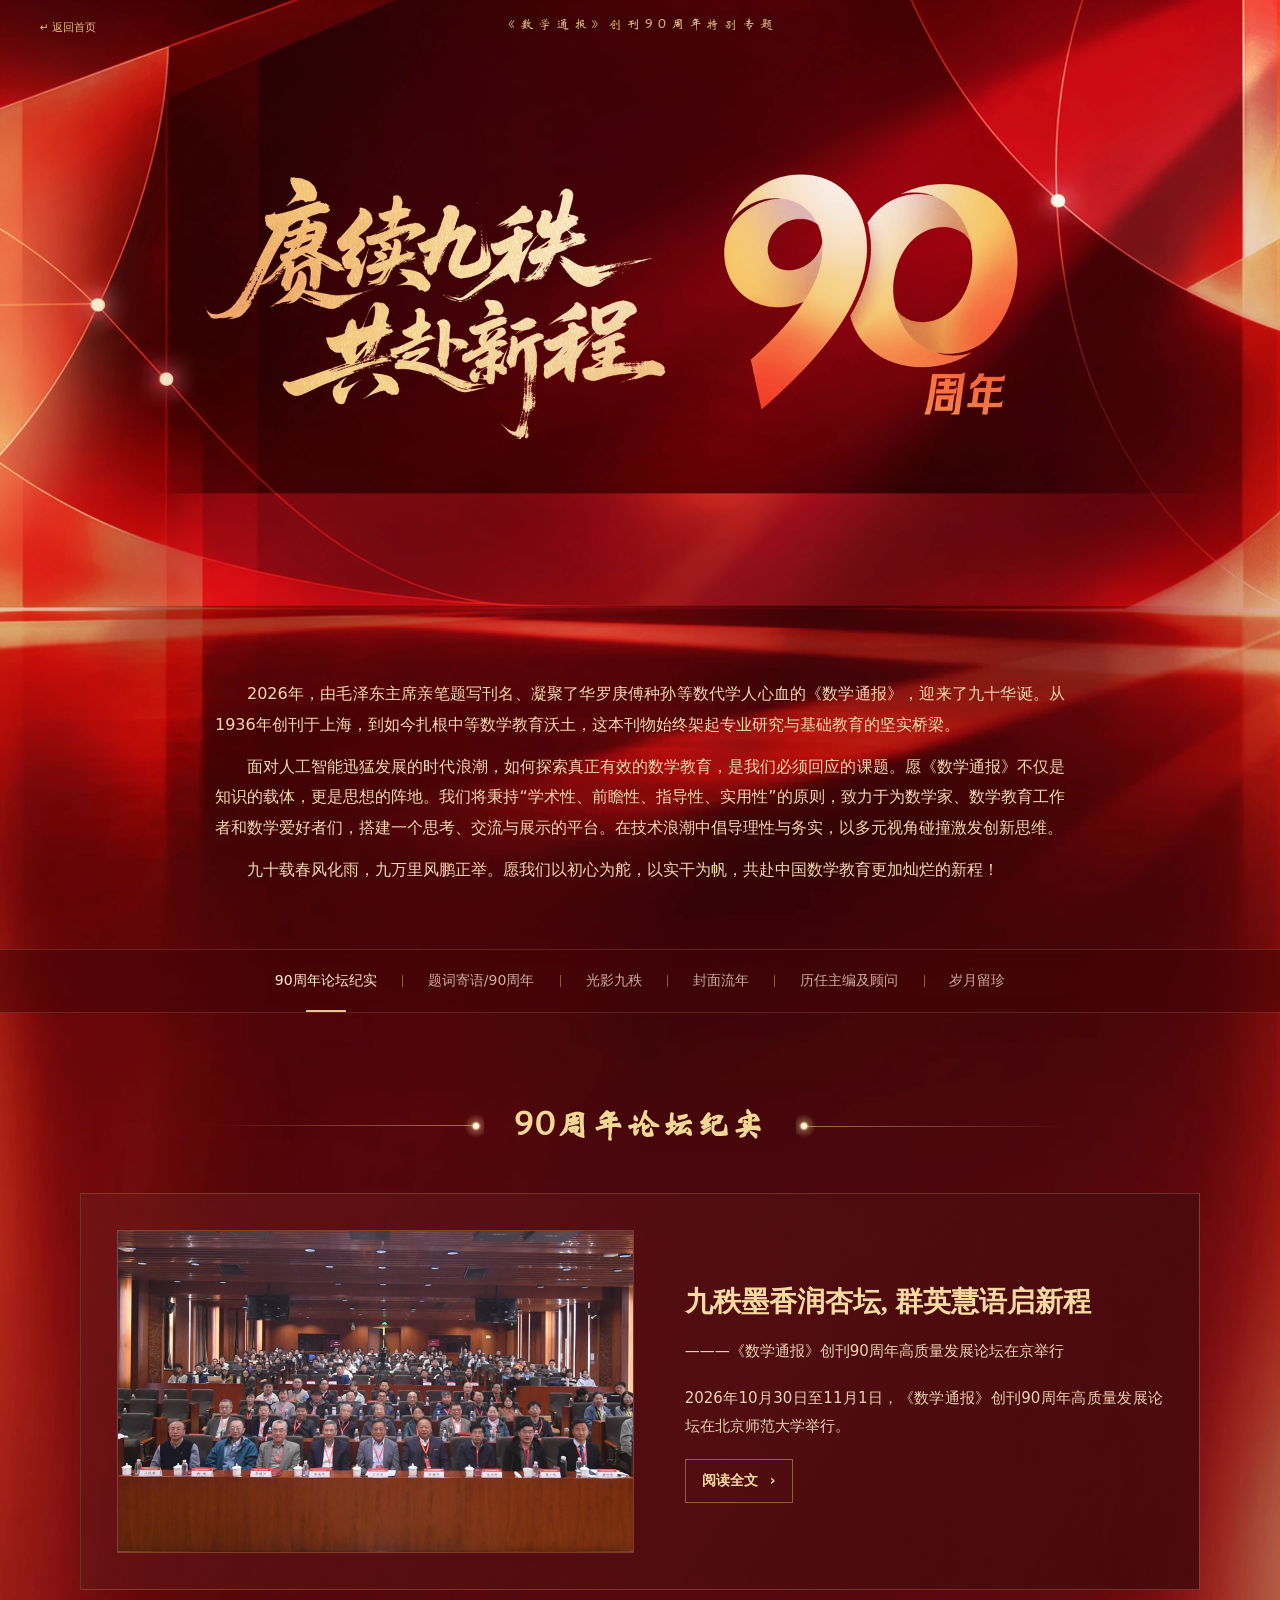
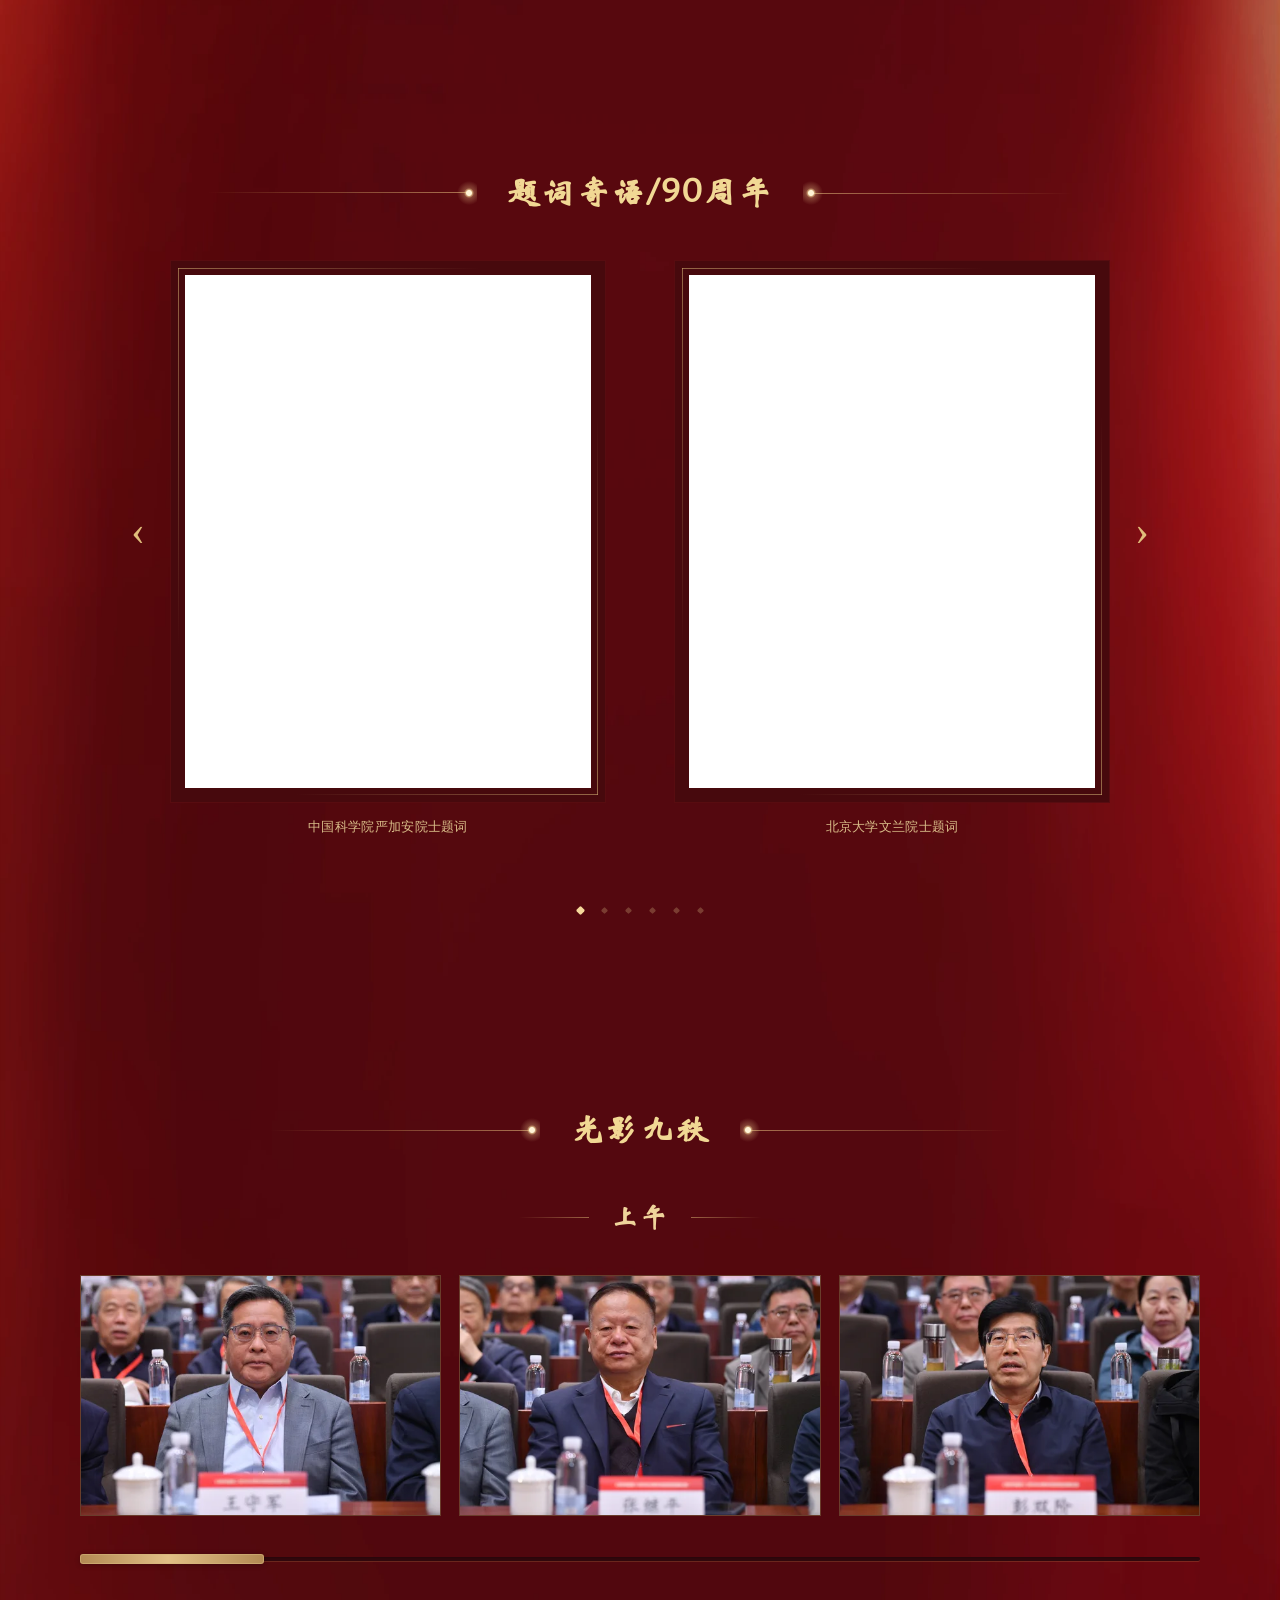
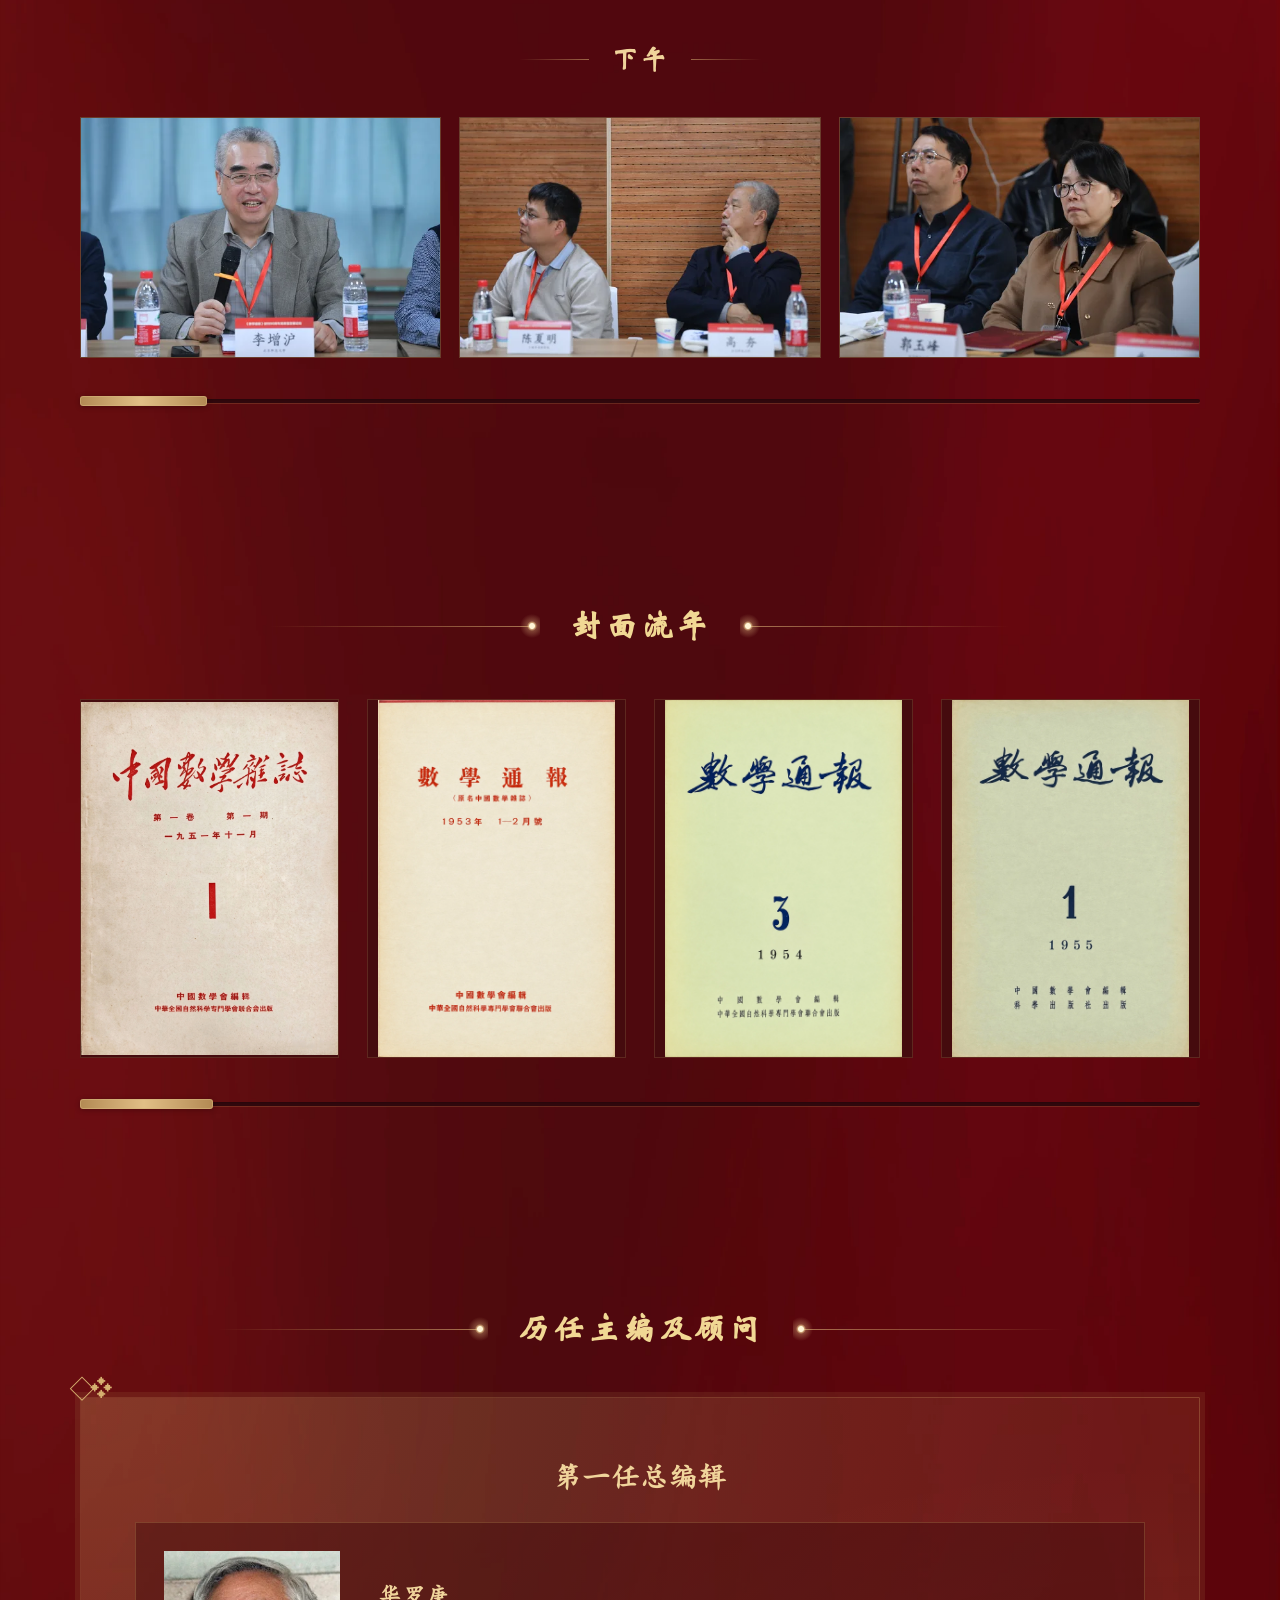
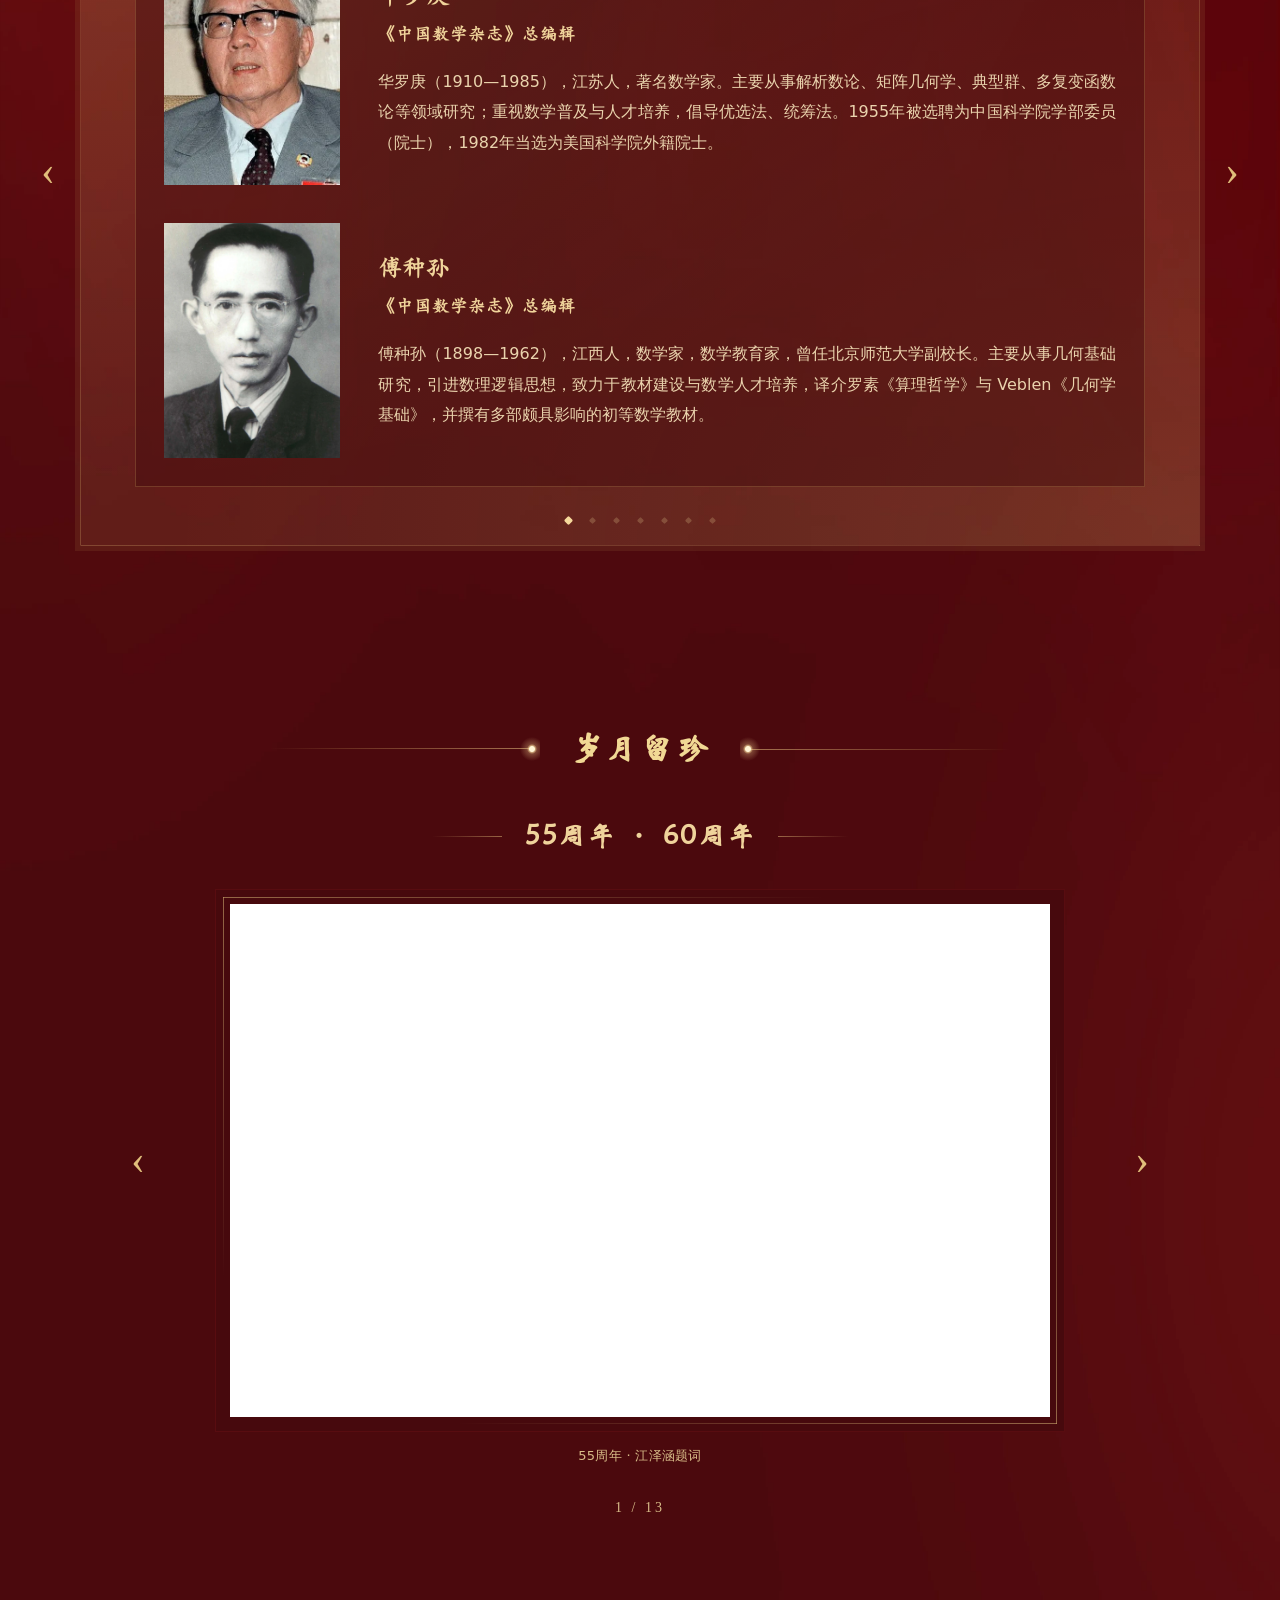
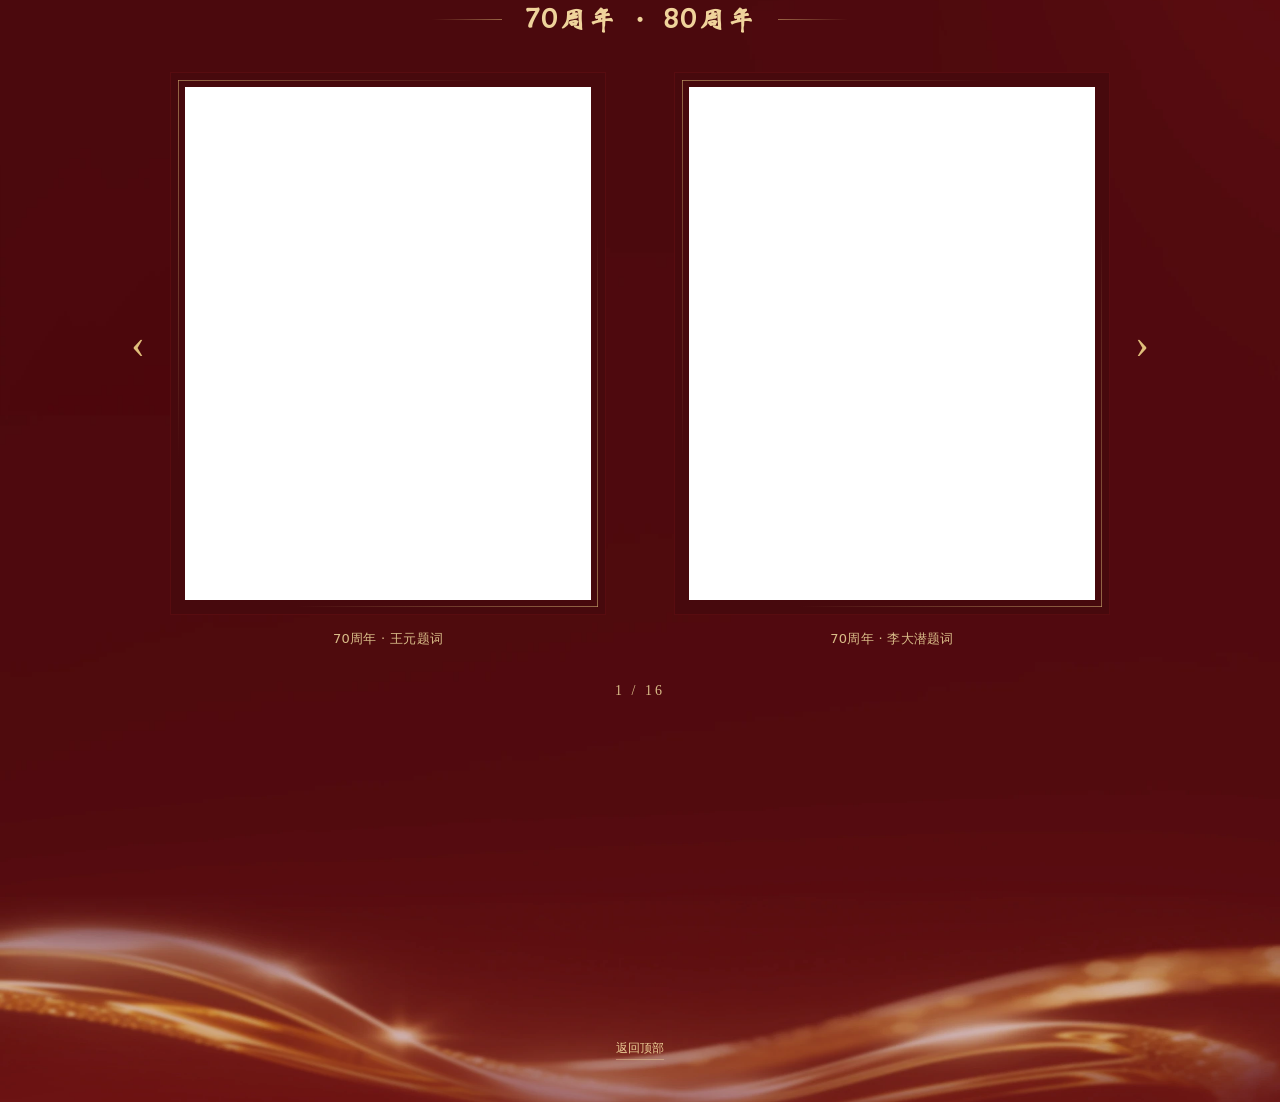
==== commit 74c4c42d: "Update forum titles, editor biographies and historical photos" ====
--- a/index.html
+++ b/index.html
@@ -35,20 +35,20 @@
 
   <nav class="section-nav" aria-label="专题栏目">
     <div class="container nav-inner">
-      <a class="active" href="#celebration">90周年庆典纪实</a>
+      <a class="active" href="#celebration">90周年论坛纪实</a>
       <a href="#inscriptions">题词寄语/90周年</a>
       <a href="#moments" hidden>光影九秩</a>
       <a href="#covers">封面流年</a>
       <a href="#editors">历任主编及顾问</a>
-      <a href="#history">庆典回望</a>
+      <a href="#history">岁月留珍</a>
     </div>
   </nav>
 
   <main>
     <section class="section container" id="celebration" aria-labelledby="celebration-title">
-      <div class="section-intro"><h2 id="celebration-title">90周年庆典纪实</h2></div>
+      <div class="section-intro"><h2 id="celebration-title">90周年论坛纪实</h2></div>
       <article class="celebration-preview">
-        <a class="celebration-photo" href="celebration.html" aria-label="阅读90周年庆典纪实"><img id="report-cover" alt="发展论坛会场合影" width="1600" height="1066" loading="lazy"></a>
+        <a class="celebration-photo" href="celebration.html" aria-label="阅读90周年论坛纪实"><img id="report-cover" alt="发展论坛会场合影" width="1600" height="1066" loading="lazy"></a>
         <div class="celebration-copy">
           <h3 id="report-title"></h3>
           <p id="report-subtitle"></p>
@@ -97,7 +97,7 @@
     </section>
 
     <section class="section history-section container" id="history" aria-labelledby="history-title">
-      <div class="section-intro"><h2 id="history-title">庆典回望</h2></div>
+      <div class="section-intro"><h2 id="history-title">岁月留珍</h2></div>
 <div class="history-group" aria-labelledby="historyEarly-title"><h3 class="history-group-title" id="historyEarly-title">55周年 · 60周年</h3><div class="reference-carousel history-carousel" id="historyEarly-carousel" role="region" aria-roledescription="轮播" aria-labelledby="historyEarly-title"><div class="carousel-stage"><div class="inscription-grid history-grid" id="historyEarly-grid"></div><button class="side-arrow previous" id="historyEarly-prev" aria-label="上一组55周年 · 60周年"><span aria-hidden="true">‹</span></button><button class="side-arrow next" id="historyEarly-next" aria-label="下一组55周年 · 60周年"><span aria-hidden="true">›</span></button></div><div class="gallery-counter" id="historyEarly-dots" aria-live="polite"></div></div></div>
 <div class="history-group" aria-labelledby="historyLate-title"><h3 class="history-group-title" id="historyLate-title">70周年 · 80周年</h3><div class="reference-carousel history-carousel" id="historyLate-carousel" role="region" aria-roledescription="轮播" aria-labelledby="historyLate-title"><div class="carousel-stage"><div class="inscription-grid history-grid" id="historyLate-grid"></div><button class="side-arrow previous" id="historyLate-prev" aria-label="上一组70周年 · 80周年"><span aria-hidden="true">‹</span></button><button class="side-arrow next" id="historyLate-next" aria-label="下一组70周年 · 80周年"><span aria-hidden="true">›</span></button></div><div class="gallery-counter" id="historyLate-dots" aria-live="polite"></div></div></div>
     </section>
--- a/revision.css
+++ b/revision.css
@@ -125,6 +125,22 @@
   font: 400 clamp(13px, 1.35vw, 16px)/1.9 var(--sans);
   letter-spacing: normal;
   max-width: none;
+  text-align: justify;
+  text-align-last: start;
+}
+
+/* Historical photographs use their own proportions without a padded red mat. */
+.anniversary-site .direct-photo .exhibit-frame {
+  padding: 0;
+  border: 0;
+  background: transparent;
+}
+.anniversary-site .direct-photo .exhibit-frame::before,
+.anniversary-site .direct-photo .exhibit-frame::after { inset: 0; }
+.anniversary-site .history-grid .direct-photo .provided-inscription {
+  width: 100%;
+  height: auto;
+  background: transparent;
 }
 
 .anniversary-site .profile-pair {
